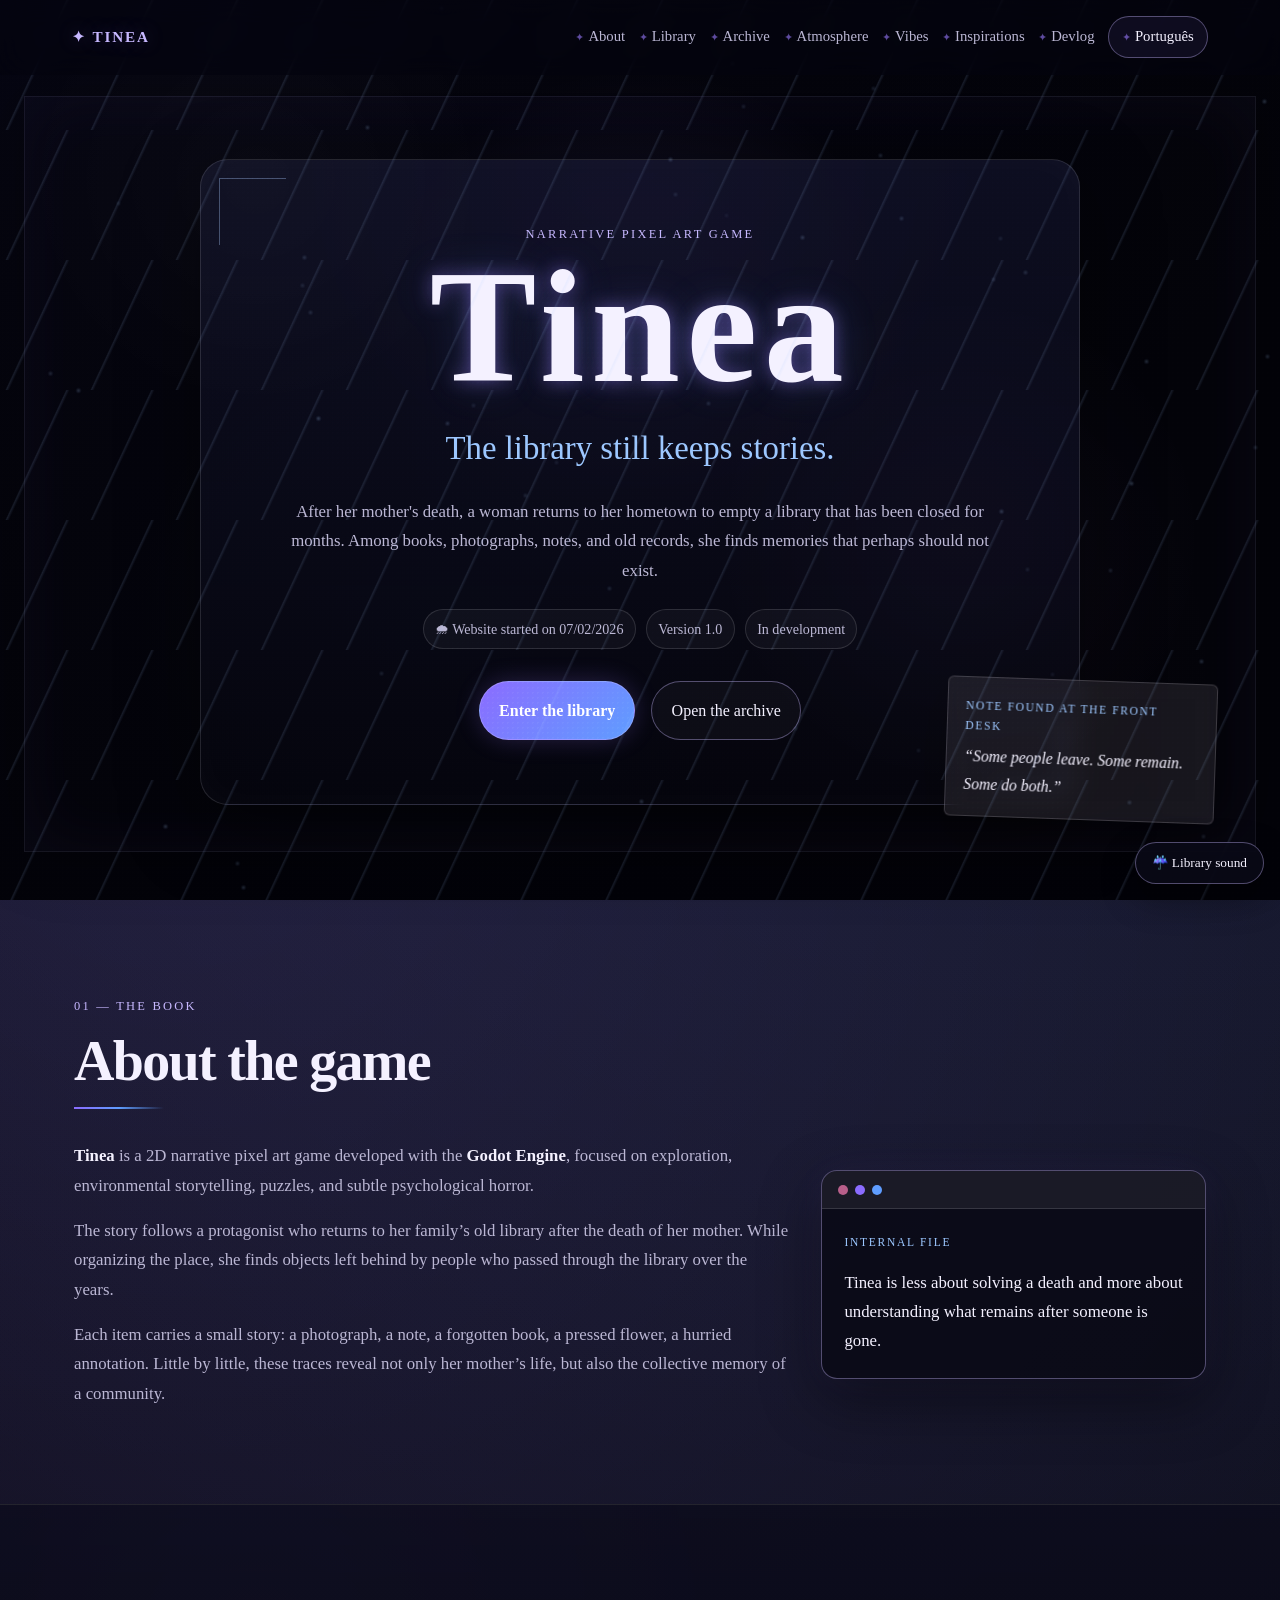
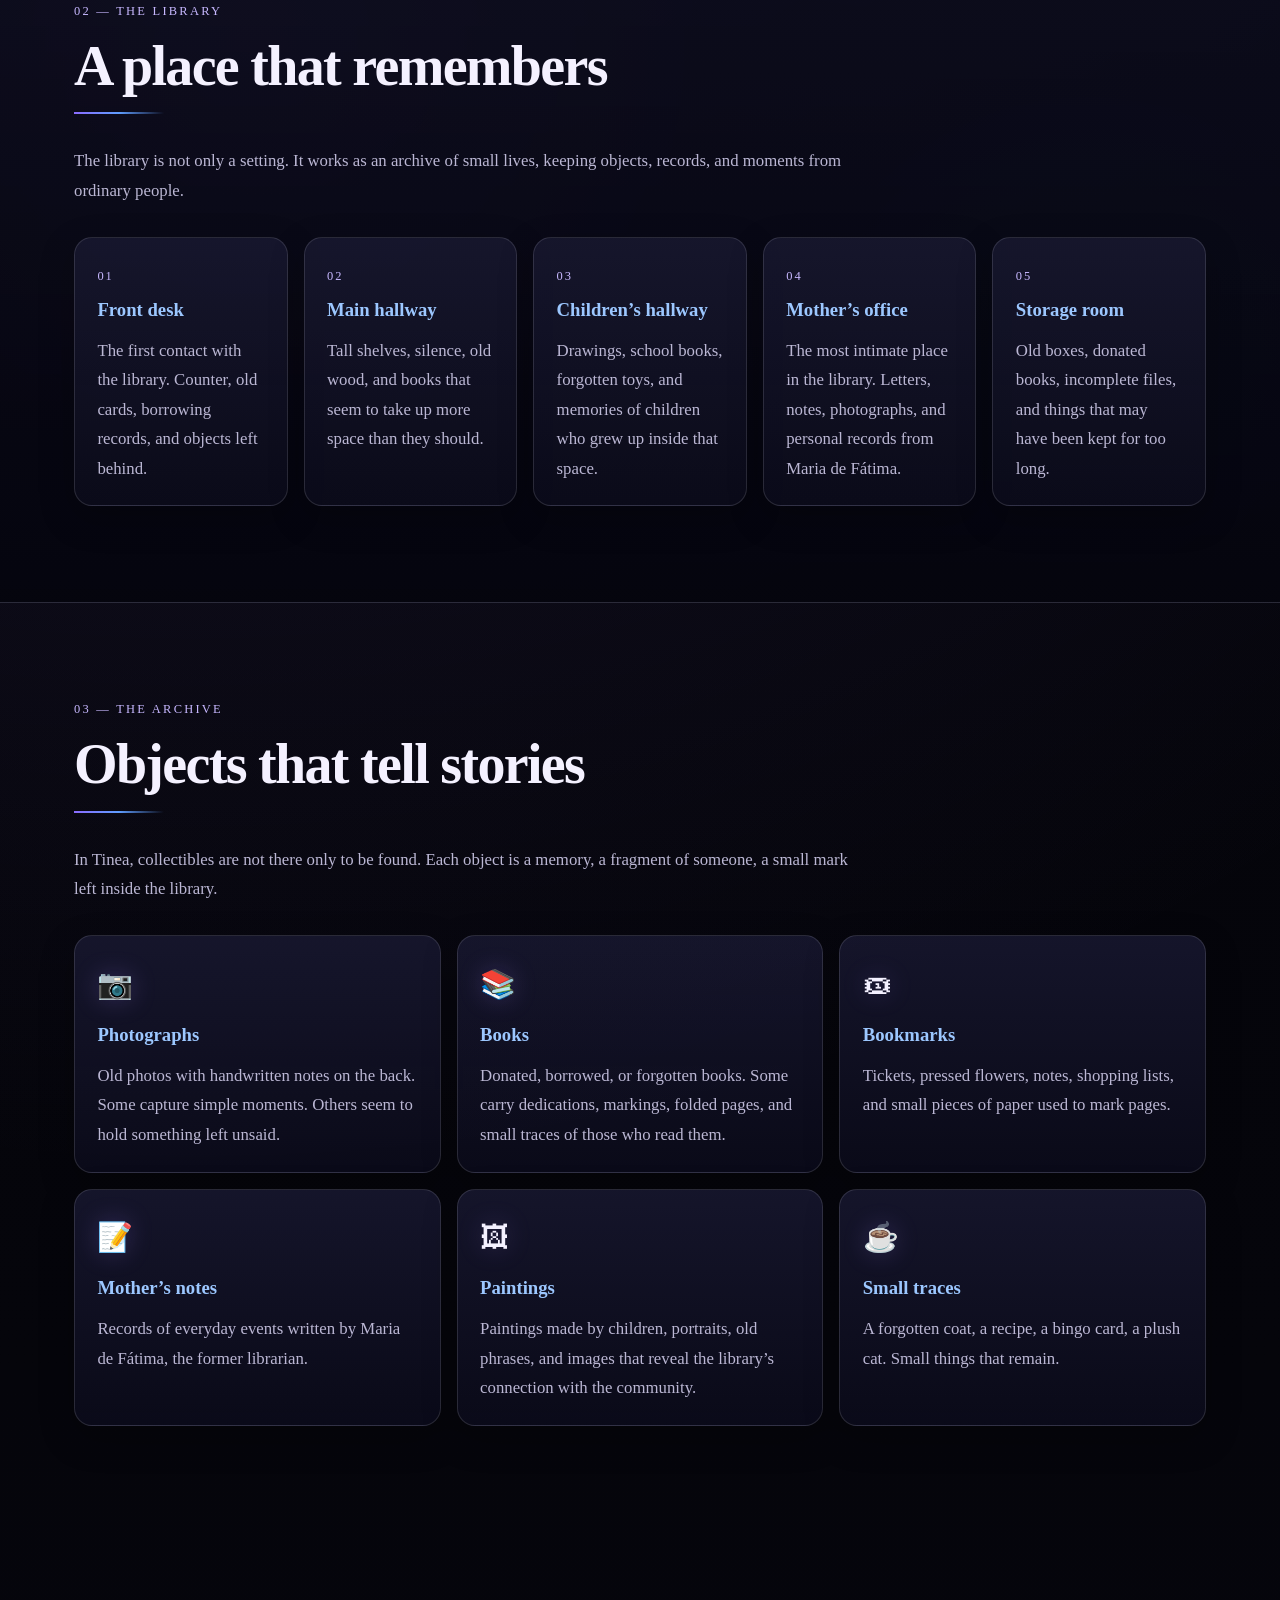
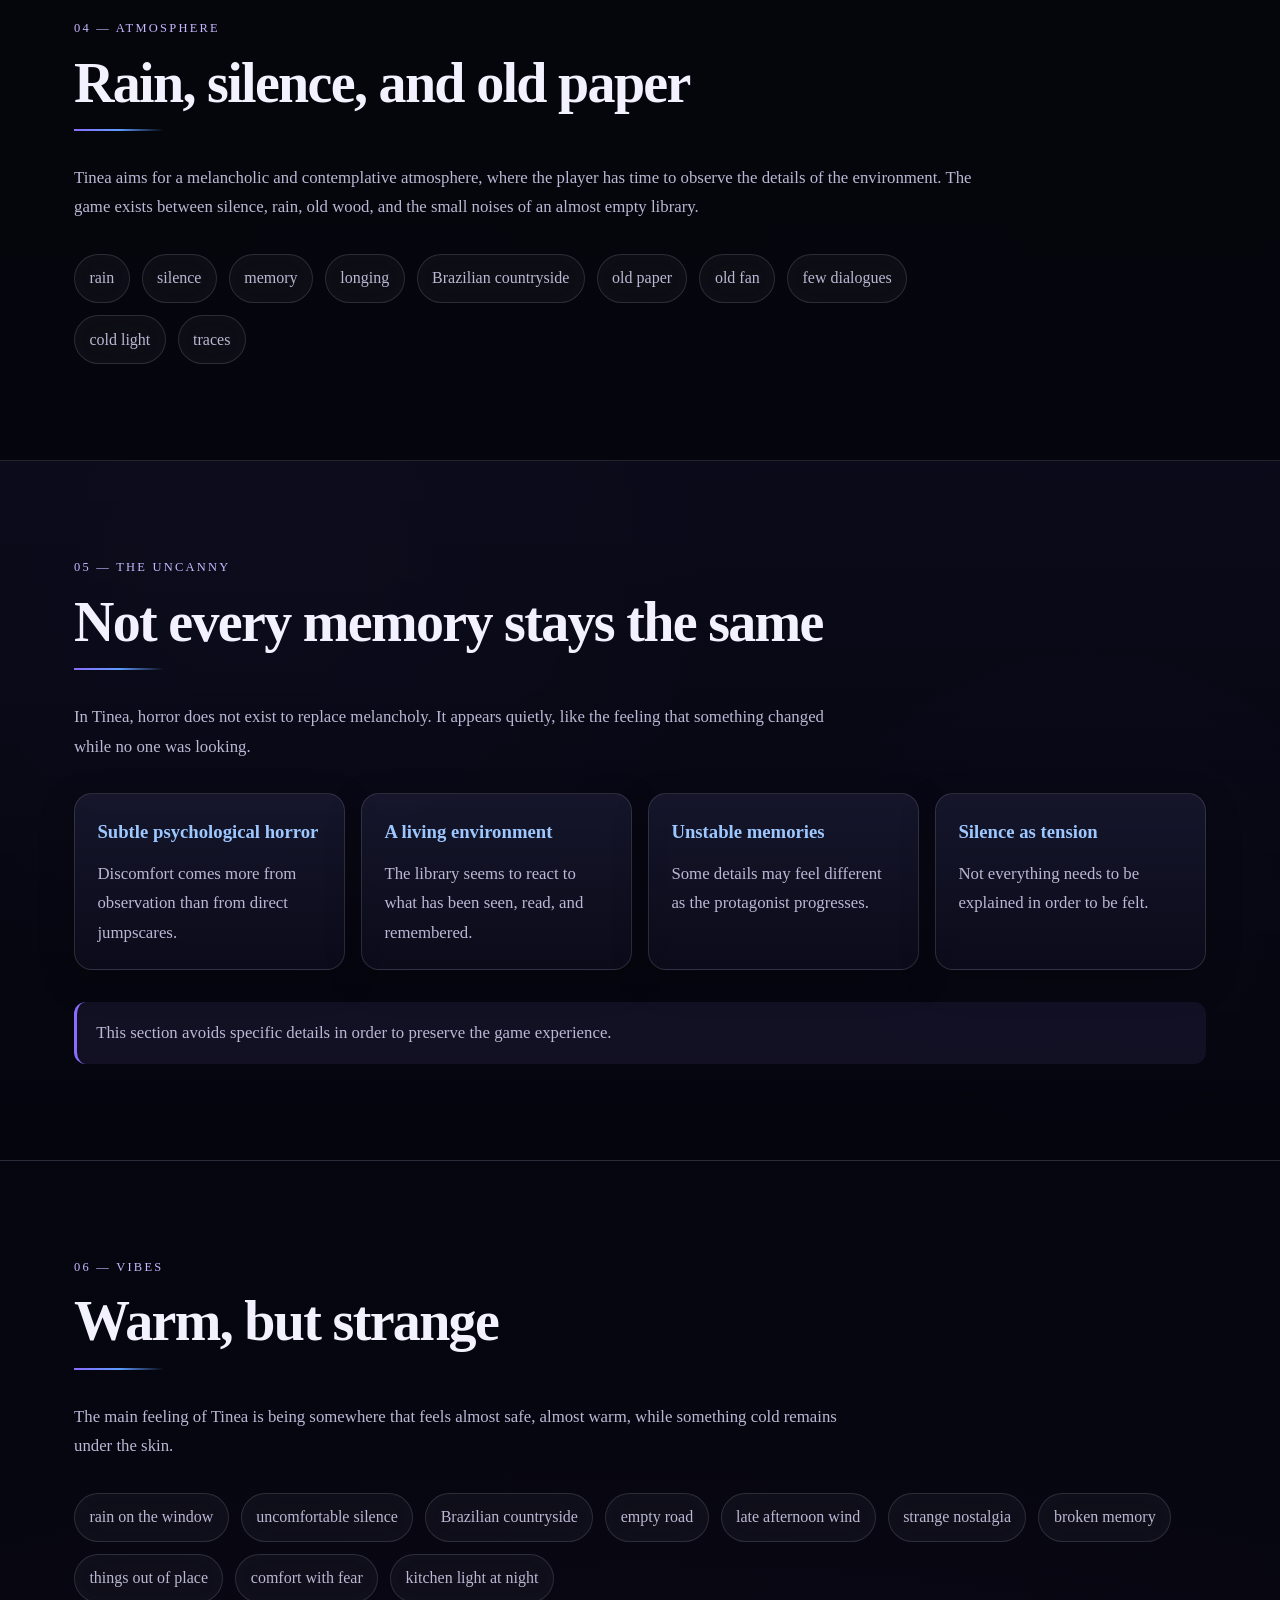
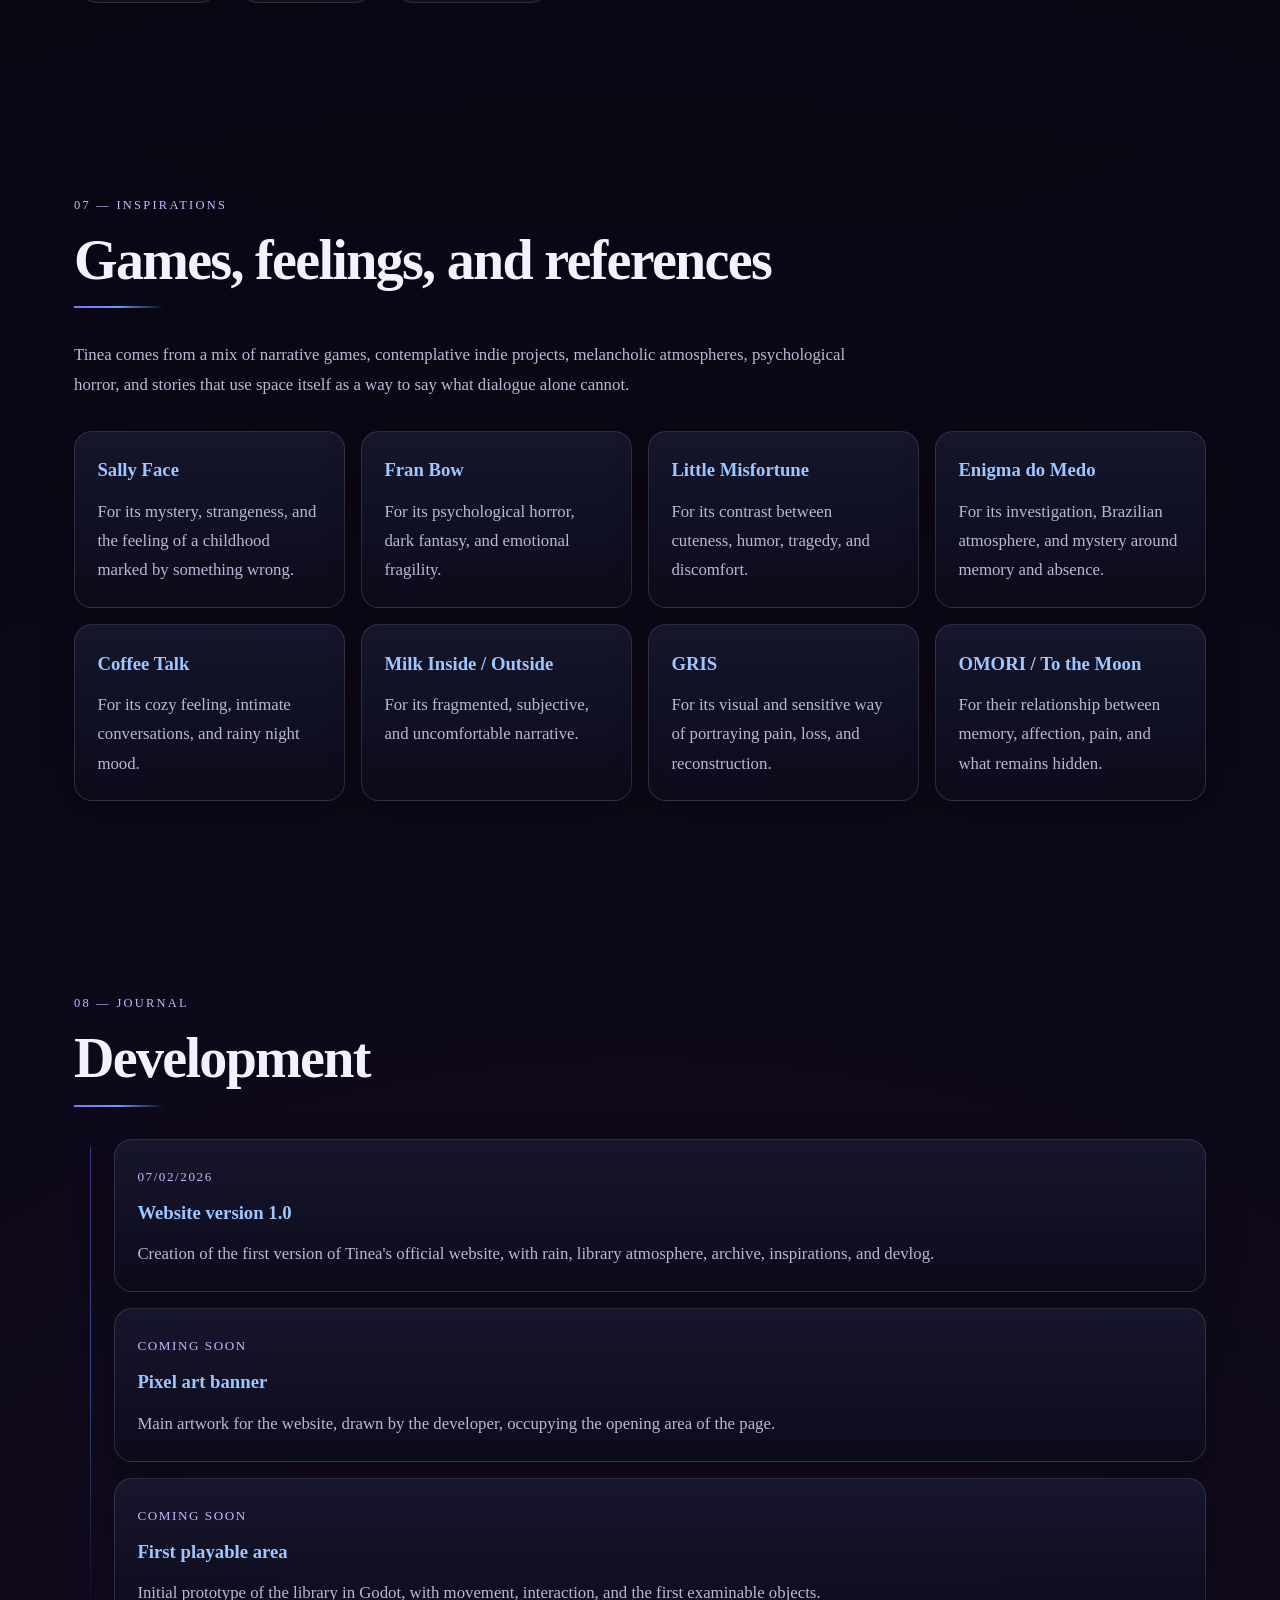
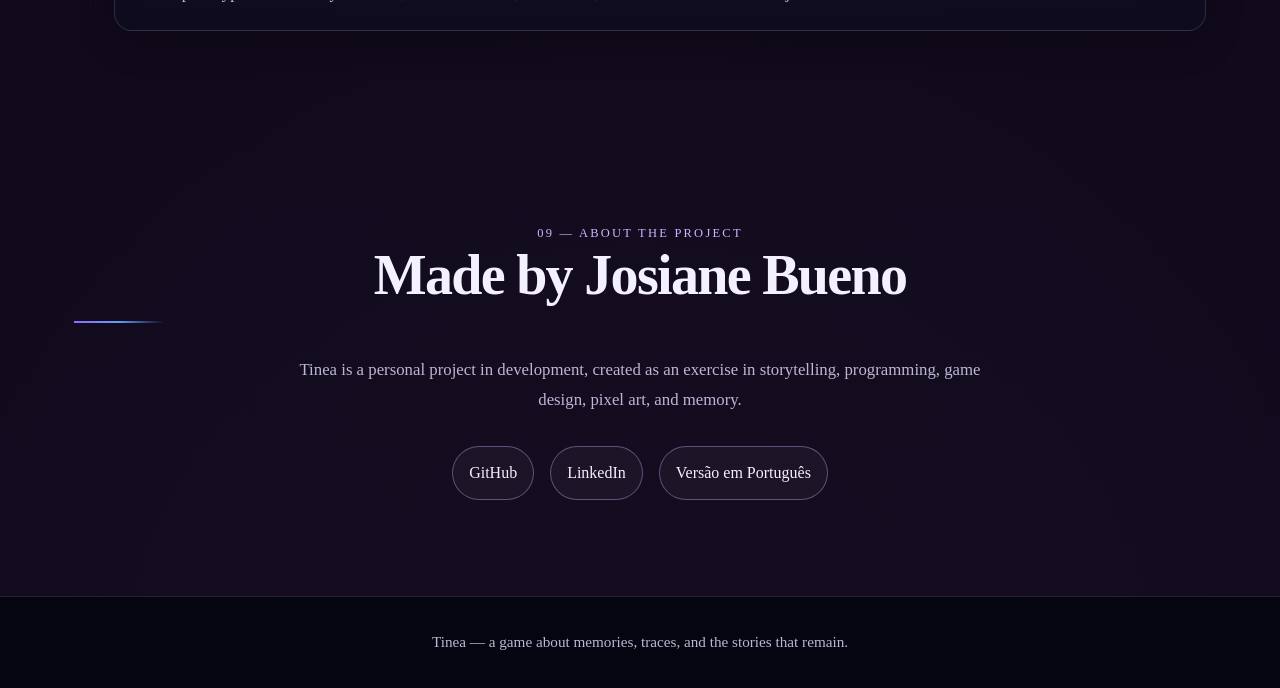
==== en.html @ 586c5338 "V1.0" ====
<!DOCTYPE html>
<html lang="en">
<head>
  <meta charset="UTF-8" />
  <meta name="viewport" content="width=device-width, initial-scale=1.0" />

  <title>Tinea | Narrative pixel art game</title>

  <meta
    name="description"
    content="Tinea is a 2D narrative pixel art game about memory, grief, rain, libraries, small traces, and the stories that remain after someone is gone."
  />

  <link rel="stylesheet" href="style.css" />
</head>

<body>
  <div class="rain-layer" aria-hidden="true"></div>
  <div class="noise-layer" aria-hidden="true"></div>

  <button class="audio-toggle" type="button" aria-label="Turn on ambient sound">
    ☔ Library sound
  </button>

  <header class="site-header">
    <nav class="navbar">
      <a href="#home" class="logo">✦ Tinea</a>

      <div class="nav-links">
        <a href="#about">About</a>
        <a href="#library">Library</a>
        <a href="#archive">Archive</a>
        <a href="#atmosphere">Atmosphere</a>
        <a href="#vibes">Vibes</a>
        <a href="#inspirations">Inspirations</a>
        <a href="#development">Devlog</a>
        <a href="index.html" class="language-button">Português</a>
      </div>
    </nav>
  </header>

  <main>
    <section id="home" class="hero">
      <div class="hero-frame">
        <p class="eyebrow">narrative pixel art game</p>

        <h1>Tinea</h1>

        <p class="hero-subtitle">
          The library still keeps stories.
        </p>

        <p class="hero-description">
          After her mother's death, a woman returns to her hometown to empty
          a library that has been closed for months. Among books, photographs,
          notes, and old records, she finds memories that perhaps should not exist.
        </p>

        <div class="status-row">
          <span>🌧 Website started on 07/02/2026</span>
          <span>Version 1.0</span>
          <span>In development</span>
        </div>

        <div class="hero-buttons">
          <a href="#about" class="primary-button">Enter the library</a>
          <a href="#archive" class="secondary-button">Open the archive</a>
        </div>
      </div>

      <div class="hero-note">
        <span>note found at the front desk</span>
        <p>“Some people leave. Some remain. Some do both.”</p>
      </div>
    </section>

    <section id="about" class="section">
      <div class="section-header">
        <p class="section-label">01 — The book</p>
        <h2>About the game</h2>
      </div>

      <div class="two-columns">
        <div>
          <p>
            <strong>Tinea</strong> is a 2D narrative pixel art game developed
            with the <strong>Godot Engine</strong>, focused on exploration,
            environmental storytelling, puzzles, and subtle psychological horror.
          </p>

          <p>
            The story follows a protagonist who returns to her family’s old
            library after the death of her mother. While organizing the place,
            she finds objects left behind by people who passed through the library
            over the years.
          </p>

          <p>
            Each item carries a small story: a photograph, a note, a forgotten
            book, a pressed flower, a hurried annotation. Little by little, these
            traces reveal not only her mother’s life, but also the collective
            memory of a community.
          </p>
        </div>

        <aside class="pixel-window">
          <div class="window-bar">
            <span></span>
            <span></span>
            <span></span>
          </div>

          <div class="window-content">
            <p class="mini-title">internal file</p>
            <p>
              Tinea is less about solving a death and more about understanding
              what remains after someone is gone.
            </p>
          </div>
        </aside>
      </div>
    </section>

    <section id="library" class="section dark-section">
      <div class="section-header">
        <p class="section-label">02 — The library</p>
        <h2>A place that remembers</h2>
      </div>

      <p class="section-intro">
        The library is not only a setting. It works as an archive of small lives,
        keeping objects, records, and moments from ordinary people.
      </p>

      <div class="location-grid">
        <article class="location-card">
          <span class="room-number">01</span>
          <h3>Front desk</h3>
          <p>The first contact with the library. Counter, old cards, borrowing records, and objects left behind.</p>
        </article>

        <article class="location-card">
          <span class="room-number">02</span>
          <h3>Main hallway</h3>
          <p>Tall shelves, silence, old wood, and books that seem to take up more space than they should.</p>
        </article>

        <article class="location-card">
          <span class="room-number">03</span>
          <h3>Children’s hallway</h3>
          <p>Drawings, school books, forgotten toys, and memories of children who grew up inside that space.</p>
        </article>

        <article class="location-card">
          <span class="room-number">04</span>
          <h3>Mother’s office</h3>
          <p>The most intimate place in the library. Letters, notes, photographs, and personal records from Maria de Fátima.</p>
        </article>

        <article class="location-card">
          <span class="room-number">05</span>
          <h3>Storage room</h3>
          <p>Old boxes, donated books, incomplete files, and things that may have been kept for too long.</p>
        </article>
      </div>
    </section>

    <section id="archive" class="section">
      <div class="section-header">
        <p class="section-label">03 — The archive</p>
        <h2>Objects that tell stories</h2>
      </div>

      <p class="section-intro">
        In Tinea, collectibles are not there only to be found. Each object is a
        memory, a fragment of someone, a small mark left inside the library.
      </p>

      <div class="collection-grid">
        <article class="collection-card">
          <span class="card-icon">📷</span>
          <h3>Photographs</h3>
          <p>Old photos with handwritten notes on the back. Some capture simple moments. Others seem to hold something left unsaid.</p>
        </article>

        <article class="collection-card">
          <span class="card-icon">📚</span>
          <h3>Books</h3>
          <p>Donated, borrowed, or forgotten books. Some carry dedications, markings, folded pages, and small traces of those who read them.</p>
        </article>

        <article class="collection-card">
          <span class="card-icon">🎟</span>
          <h3>Bookmarks</h3>
          <p>Tickets, pressed flowers, notes, shopping lists, and small pieces of paper used to mark pages.</p>
        </article>

        <article class="collection-card">
          <span class="card-icon">📝</span>
          <h3>Mother’s notes</h3>
          <p>Records of everyday events written by Maria de Fátima, the former librarian.</p>
        </article>

        <article class="collection-card">
          <span class="card-icon">🖼</span>
          <h3>Paintings</h3>
          <p>Paintings made by children, portraits, old phrases, and images that reveal the library’s connection with the community.</p>
        </article>

        <article class="collection-card">
          <span class="card-icon">☕</span>
          <h3>Small traces</h3>
          <p>A forgotten coat, a recipe, a bingo card, a plush cat. Small things that remain.</p>
        </article>
      </div>
    </section>

    <section id="atmosphere" class="section atmosphere-section">
      <div class="section-header">
        <p class="section-label">04 — Atmosphere</p>
        <h2>Rain, silence, and old paper</h2>
      </div>

      <div class="atmosphere-content">
        <p>
          Tinea aims for a melancholic and contemplative atmosphere, where the
          player has time to observe the details of the environment. The game
          exists between silence, rain, old wood, and the small noises of an
          almost empty library.
        </p>

        <div class="word-list">
          <span>rain</span>
          <span>silence</span>
          <span>memory</span>
          <span>longing</span>
          <span>Brazilian countryside</span>
          <span>old paper</span>
          <span>old fan</span>
          <span>few dialogues</span>
          <span>cold light</span>
          <span>traces</span>
        </div>
      </div>
    </section>

    <section id="uncanny" class="section dark-section">
      <div class="section-header">
        <p class="section-label">05 — The uncanny</p>
        <h2>Not every memory stays the same</h2>
      </div>

      <p class="section-intro">
        In Tinea, horror does not exist to replace melancholy. It appears
        quietly, like the feeling that something changed while no one was looking.
      </p>

      <div class="feature-list">
        <div class="feature-item">
          <h3>Subtle psychological horror</h3>
          <p>Discomfort comes more from observation than from direct jumpscares.</p>
        </div>

        <div class="feature-item">
          <h3>A living environment</h3>
          <p>The library seems to react to what has been seen, read, and remembered.</p>
        </div>

        <div class="feature-item">
          <h3>Unstable memories</h3>
          <p>Some details may feel different as the protagonist progresses.</p>
        </div>

        <div class="feature-item">
          <h3>Silence as tension</h3>
          <p>Not everything needs to be explained in order to be felt.</p>
        </div>
      </div>

      <p class="spoiler-note">
        This section avoids specific details in order to preserve the game experience.
      </p>
    </section>

    <section id="vibes" class="section vibe-section">
      <div class="section-header">
        <p class="section-label">06 — Vibes</p>
        <h2>Warm, but strange</h2>
      </div>

      <p class="section-intro">
        The main feeling of Tinea is being somewhere that feels almost safe,
        almost warm, while something cold remains under the skin.
      </p>

      <div class="vibe-grid">
        <span>rain on the window</span>
        <span>uncomfortable silence</span>
        <span>Brazilian countryside</span>
        <span>empty road</span>
        <span>late afternoon wind</span>
        <span>strange nostalgia</span>
        <span>broken memory</span>
        <span>things out of place</span>
        <span>comfort with fear</span>
        <span>kitchen light at night</span>
      </div>
    </section>

    <section id="inspirations" class="section inspiration-section">
      <div class="section-header">
        <p class="section-label">07 — Inspirations</p>
        <h2>Games, feelings, and references</h2>
      </div>

      <p class="section-intro">
        Tinea comes from a mix of narrative games, contemplative indie projects,
        melancholic atmospheres, psychological horror, and stories that use space
        itself as a way to say what dialogue alone cannot.
      </p>

      <div class="inspiration-grid">
        <article class="inspiration-card">
          <h3>Sally Face</h3>
          <p>For its mystery, strangeness, and the feeling of a childhood marked by something wrong.</p>
        </article>

        <article class="inspiration-card">
          <h3>Fran Bow</h3>
          <p>For its psychological horror, dark fantasy, and emotional fragility.</p>
        </article>

        <article class="inspiration-card">
          <h3>Little Misfortune</h3>
          <p>For its contrast between cuteness, humor, tragedy, and discomfort.</p>
        </article>

        <article class="inspiration-card">
          <h3>Enigma do Medo</h3>
          <p>For its investigation, Brazilian atmosphere, and mystery around memory and absence.</p>
        </article>

        <article class="inspiration-card">
          <h3>Coffee Talk</h3>
          <p>For its cozy feeling, intimate conversations, and rainy night mood.</p>
        </article>

        <article class="inspiration-card">
          <h3>Milk Inside / Outside</h3>
          <p>For its fragmented, subjective, and uncomfortable narrative.</p>
        </article>

        <article class="inspiration-card">
          <h3>GRIS</h3>
          <p>For its visual and sensitive way of portraying pain, loss, and reconstruction.</p>
        </article>

        <article class="inspiration-card">
          <h3>OMORI / To the Moon</h3>
          <p>For their relationship between memory, affection, pain, and what remains hidden.</p>
        </article>
      </div>
    </section>

    <section id="development" class="section">
      <div class="section-header">
        <p class="section-label">08 — Journal</p>
        <h2>Development</h2>
      </div>

      <div class="timeline">
        <article class="timeline-item">
          <span class="timeline-date">07/02/2026</span>
          <h3>Website version 1.0</h3>
          <p>
            Creation of the first version of Tinea's official website, with rain,
            library atmosphere, archive, inspirations, and devlog.
          </p>
        </article>

        <article class="timeline-item">
          <span class="timeline-date">Coming soon</span>
          <h3>Pixel art banner</h3>
          <p>
            Main artwork for the website, drawn by the developer, occupying the
            opening area of the page.
          </p>
        </article>

        <article class="timeline-item">
          <span class="timeline-date">Coming soon</span>
          <h3>First playable area</h3>
          <p>
            Initial prototype of the library in Godot, with movement, interaction,
            and the first examinable objects.
          </p>
        </article>
      </div>
    </section>

    <section id="contact" class="section contact-section">
      <div class="section-header">
        <p class="section-label">09 — About the project</p>
        <h2>Made by Josiane Bueno</h2>
      </div>

      <p>
        Tinea is a personal project in development, created as an exercise in
        storytelling, programming, game design, pixel art, and memory.
      </p>

      <div class="contact-links">
        <a href="https://github.com/Satomoit" target="_blank">GitHub</a>
        <a href="https://www.linkedin.com/in/josiane-de-f%C3%A1tima-bueno-362461326/" target="_blank">LinkedIn</a>
        <a href="index.html">Versão em Português</a>
      </div>
    </section>
  </main>

  <footer class="footer">
    <p>Tinea — a game about memories, traces, and the stories that remain.</p>
  </footer>

  <script src="script.js"></script>
</body>
</html>
---- style.css ----
:root {
  --bg: #05050b;
  --bg-2: #09091a;
  --bg-soft: #101126;
  --bg-card: rgba(18, 18, 36, 0.78);

  --text: #f4f1ff;
  --muted: #bbb7d4;

  --purple: #9b7cff;
  --purple-soft: #c7b8ff;
  --purple-dark: #4c367a;

  --blue: #6aa9ff;
  --blue-soft: #a8ccff;
  --blue-dark: #273f78;

  --wine: #7c2f58;
  --wine-soft: #b85f8a;

  --border: rgba(244, 241, 255, 0.13);
  --border-strong: rgba(199, 184, 255, 0.38);

  --shadow: rgba(0, 0, 0, 0.62);
  --glow-purple: rgba(155, 124, 255, 0.35);
  --glow-blue: rgba(106, 169, 255, 0.22);
}

* {
  box-sizing: border-box;
  margin: 0;
  padding: 0;
}

html {
  scroll-behavior: smooth;
  background: var(--bg);
}

body {
  min-height: 100vh;
  color: var(--text);
  font-family: Georgia, "Times New Roman", serif;
  line-height: 1.75;
  overflow-x: hidden;
  background:
    radial-gradient(circle at 15% 10%, rgba(155, 124, 255, 0.18), transparent 32%),
    radial-gradient(circle at 85% 0%, rgba(106, 169, 255, 0.14), transparent 30%),
    radial-gradient(circle at 50% 100%, rgba(124, 47, 88, 0.13), transparent 36%),
    linear-gradient(180deg, #030309 0%, var(--bg) 42%, #070719 100%);
}

body::before {
  content: "";
  position: fixed;
  inset: 0;
  pointer-events: none;
  z-index: 0;
  background:
    linear-gradient(rgba(255, 255, 255, 0.025) 1px, transparent 1px),
    linear-gradient(90deg, rgba(255, 255, 255, 0.022) 1px, transparent 1px);
  background-size: 26px 26px;
  mask-image: linear-gradient(to bottom, black, transparent 92%);
  opacity: 0.24;
}

body::after {
  content: "";
  position: fixed;
  inset: 0;
  pointer-events: none;
  z-index: 0;
  background:
    radial-gradient(circle at 20% 20%, rgba(255, 255, 255, 0.04), transparent 18%),
    radial-gradient(circle at 75% 60%, rgba(155, 124, 255, 0.06), transparent 22%);
  mix-blend-mode: screen;
  opacity: 0.5;
}

a {
  color: inherit;
  text-decoration: none;
}

p {
  color: var(--muted);
  font-size: 1.05rem;
}

strong {
  color: var(--text);
}

/* Layers */

.rain-layer,
.noise-layer {
  position: fixed;
  inset: 0;
  pointer-events: none;
}

.rain-layer {
  z-index: 2;
  opacity: 0.22;
  overflow: hidden;
  background-image:
    linear-gradient(115deg, transparent 0%, transparent 45%, rgba(168, 204, 255, 0.55) 46%, transparent 48%, transparent 100%);
  background-size: 85px 130px;
  animation: rainFall 0.8s linear infinite;
}

.noise-layer {
  z-index: 3;
  opacity: 0.07;
  background-image:
    radial-gradient(circle, rgba(255,255,255,0.65) 1px, transparent 1px);
  background-size: 5px 5px;
  mix-blend-mode: overlay;
}

.rain-drop {
  position: absolute;
  top: -120px;
  width: 1px;
  height: 90px;
  background: linear-gradient(
    to bottom,
    transparent,
    rgba(168, 204, 255, 0.65),
    transparent
  );
  transform: rotate(14deg);
  animation: rainDropFall linear infinite;
}

@keyframes rainFall {
  from {
    background-position: 0 0;
  }

  to {
    background-position: -85px 130px;
  }
}

@keyframes rainDropFall {
  from {
    transform: translateY(-120px) translateX(0) rotate(14deg);
  }

  to {
    transform: translateY(120vh) translateX(-70px) rotate(14deg);
  }
}

/* Header */

.site-header {
  position: fixed;
  top: 0;
  width: 100%;
  z-index: 50;
  background: rgba(5, 5, 14, 0.58);
  border-bottom: 1px solid transparent;
  backdrop-filter: blur(14px);
  transition: 0.3s ease;
}

.site-header.scrolled {
  background: rgba(5, 5, 14, 0.92);
  border-bottom: 1px solid var(--border);
  box-shadow: 0 8px 40px rgba(0, 0, 0, 0.35);
}

.navbar {
  max-width: 1180px;
  margin: 0 auto;
  padding: 1rem 1.4rem;
  display: flex;
  justify-content: space-between;
  align-items: center;
  gap: 1rem;
  position: relative;
  z-index: 4;
}

.logo {
  font-weight: 700;
  letter-spacing: 0.12em;
  color: var(--purple-soft);
  text-transform: uppercase;
  font-size: 0.95rem;
  text-shadow: 0 0 18px var(--glow-purple);
}

.nav-links {
  display: flex;
  align-items: center;
  gap: 0.85rem;
  flex-wrap: wrap;
  font-size: 0.92rem;
}

.nav-links a {
  color: var(--muted);
  transition: 0.2s ease;
  position: relative;
}

.nav-links a::before {
  content: "✦";
  margin-right: 0.25rem;
  color: rgba(155, 124, 255, 0.6);
  font-size: 0.7rem;
}

.nav-links a:hover {
  color: var(--text);
  text-shadow: 0 0 14px var(--glow-blue);
}

.language-button {
  padding: 0.45rem 0.8rem;
  border: 1px solid var(--border-strong);
  border-radius: 999px;
  color: var(--text) !important;
  background: rgba(155, 124, 255, 0.08);
}

.language-button:hover {
  background: rgba(155, 124, 255, 0.16);
}

/* Audio */

.audio-toggle {
  position: fixed;
  right: 1rem;
  bottom: 1rem;
  z-index: 60;
  border: 1px solid var(--border-strong);
  border-radius: 999px;
  padding: 0.75rem 1rem;
  color: var(--text);
  background: rgba(10, 10, 24, 0.82);
  backdrop-filter: blur(12px);
  cursor: pointer;
  box-shadow: 0 14px 34px rgba(0, 0, 0, 0.35);
  transition: 0.2s ease;
  font-family: inherit;
}

.audio-toggle:hover {
  transform: translateY(-3px);
  background: rgba(155, 124, 255, 0.14);
}

.audio-toggle.is-playing {
  border-color: rgba(168, 204, 255, 0.7);
  box-shadow:
    0 14px 34px rgba(0, 0, 0, 0.35),
    0 0 24px rgba(106, 169, 255, 0.2);
}

/* Hero */

.hero {
  min-height: 100vh;
  padding: 9rem 1.5rem 5rem;
  display: flex;
  align-items: center;
  justify-content: center;
  position: relative;
  isolation: isolate;
}

.hero::before {
  content: "";
  position: absolute;
  inset: 0;
  z-index: -2;
  background:
    linear-gradient(rgba(3, 3, 9, 0.38), rgba(3, 3, 9, 0.92)),
    radial-gradient(circle at 50% 38%, rgba(155, 124, 255, 0.24), transparent 32%),
    radial-gradient(circle at 35% 70%, rgba(106, 169, 255, 0.13), transparent 30%),
    radial-gradient(circle at 70% 75%, rgba(124, 47, 88, 0.15), transparent 28%),
    linear-gradient(135deg, #080819, #030309 70%);
}

.hero::after {
  content: "";
  position: absolute;
  inset: 6rem 1.5rem 3rem;
  z-index: -1;
  border: 1px solid rgba(199, 184, 255, 0.12);
  box-shadow:
    inset 0 0 70px rgba(155, 124, 255, 0.06),
    0 0 70px rgba(0, 0, 0, 0.4);
  opacity: 0.8;
}

.hero-frame {
  width: min(880px, 100%);
  text-align: center;
  padding: clamp(2rem, 6vw, 4rem);
  border: 1px solid var(--border);
  border-radius: 28px;
  background:
    linear-gradient(180deg, rgba(16, 17, 38, 0.82), rgba(5, 5, 14, 0.72)),
    radial-gradient(circle at top, rgba(155, 124, 255, 0.15), transparent 45%);
  box-shadow:
    0 22px 80px rgba(0, 0, 0, 0.45),
    inset 0 0 40px rgba(255, 255, 255, 0.025);
  position: relative;
}

.hero-frame::before,
.hero-frame::after {
  content: "";
  position: absolute;
  width: 66px;
  height: 66px;
  border-color: rgba(168, 204, 255, 0.35);
  border-style: solid;
}

.hero-frame::before {
  left: 18px;
  top: 18px;
  border-width: 1px 0 0 1px;
}

.hero-frame::after {
  right: 18px;
  bottom: 18px;
  border-width: 0 1px 1px 0;
}

.eyebrow,
.section-label {
  color: var(--purple-soft);
  text-transform: uppercase;
  letter-spacing: 0.18em;
  font-size: 0.78rem;
  margin-bottom: 0.8rem;
}

.hero h1 {
  font-size: clamp(4.8rem, 13vw, 10rem);
  line-height: 0.85;
  color: var(--text);
  letter-spacing: 0.04em;
  text-shadow:
    0 0 18px rgba(155, 124, 255, 0.45),
    0 0 45px rgba(106, 169, 255, 0.2);
}

.hero-subtitle {
  margin-top: 1.6rem;
  font-size: clamp(1.4rem, 3vw, 2.05rem);
  color: var(--blue-soft);
}

.hero-description {
  max-width: 720px;
  margin: 1.2rem auto 0;
}

.status-row {
  margin: 1.5rem auto 0;
  max-width: 760px;
  display: flex;
  justify-content: center;
  gap: 0.65rem;
  flex-wrap: wrap;
}

.status-row span {
  padding: 0.42rem 0.7rem;
  border: 1px solid var(--border);
  border-radius: 999px;
  color: var(--muted);
  background: rgba(255, 255, 255, 0.035);
  font-size: 0.88rem;
}

.hero-buttons {
  margin-top: 2rem;
  display: flex;
  justify-content: center;
  gap: 1rem;
  flex-wrap: wrap;
}

.primary-button,
.secondary-button {
  padding: 0.9rem 1.2rem;
  border-radius: 999px;
  border: 1px solid var(--border-strong);
  transition: 0.2s ease;
  position: relative;
  overflow: hidden;
}

.primary-button {
  background: linear-gradient(135deg, var(--purple), var(--blue));
  color: white;
  font-weight: 700;
  box-shadow: 0 0 24px rgba(155, 124, 255, 0.22);
}

.secondary-button {
  background: rgba(255, 255, 255, 0.03);
  color: var(--text);
}

.primary-button:hover,
.secondary-button:hover {
  transform: translateY(-3px);
  box-shadow: 0 14px 32px var(--shadow);
}

.hero-note {
  position: absolute;
  right: clamp(1rem, 5vw, 5rem);
  bottom: clamp(1rem, 7vw, 5rem);
  max-width: 270px;
  padding: 1.1rem;
  transform: rotate(2deg);
  background: rgba(244, 241, 255, 0.08);
  border: 1px solid rgba(244, 241, 255, 0.16);
  border-radius: 6px;
  backdrop-filter: blur(10px);
  box-shadow: 0 20px 50px rgba(0,0,0,0.35);
}

.hero-note span {
  display: block;
  color: var(--blue-soft);
  font-size: 0.72rem;
  letter-spacing: 0.14em;
  text-transform: uppercase;
  margin-bottom: 0.45rem;
}

.hero-note p {
  color: var(--text);
  font-size: 0.98rem;
  font-style: italic;
}

/* Sections */

.section {
  max-width: 1180px;
  margin: 0 auto;
  padding: 6rem 1.5rem;
  position: relative;
  z-index: 4;
}

.dark-section {
  max-width: none;
  padding-inline: calc((100% - 1180px) / 2 + 1.5rem);
  background:
    linear-gradient(180deg, rgba(12, 12, 28, 0.86), rgba(5, 5, 14, 0.96)),
    radial-gradient(circle at 20% 20%, rgba(155, 124, 255, 0.14), transparent 42%),
    radial-gradient(circle at 85% 70%, rgba(106, 169, 255, 0.08), transparent 32%);
  border-block: 1px solid var(--border);
}

.section-header {
  margin-bottom: 2rem;
}

.section h2 {
  font-size: clamp(2rem, 5vw, 3.5rem);
  line-height: 1.08;
  letter-spacing: -0.03em;
}

.section h2::after {
  content: "";
  display: block;
  margin-top: 1rem;
  width: 90px;
  height: 2px;
  background: linear-gradient(90deg, var(--purple), var(--blue), transparent);
}

.section-intro {
  max-width: 780px;
  margin-bottom: 2rem;
}

.two-columns {
  display: grid;
  grid-template-columns: minmax(0, 1.3fr) minmax(260px, 0.7fr);
  gap: 2rem;
  align-items: center;
}

.two-columns p + p {
  margin-top: 1rem;
}

/* Window */

.pixel-window {
  border: 1px solid var(--border-strong);
  border-radius: 16px;
  overflow: hidden;
  background: rgba(10, 10, 22, 0.86);
  box-shadow:
    0 20px 60px rgba(0, 0, 0, 0.45),
    0 0 35px rgba(155, 124, 255, 0.08);
}

.window-bar {
  height: 38px;
  display: flex;
  align-items: center;
  gap: 0.45rem;
  padding: 0 1rem;
  background: rgba(244, 241, 255, 0.06);
  border-bottom: 1px solid var(--border);
}

.window-bar span {
  width: 10px;
  height: 10px;
  border-radius: 50%;
}

.window-bar span:nth-child(1) {
  background: var(--wine-soft);
}

.window-bar span:nth-child(2) {
  background: var(--purple);
}

.window-bar span:nth-child(3) {
  background: var(--blue);
}

.window-content {
  padding: 1.4rem;
}

.window-content .mini-title {
  color: var(--blue-soft);
  text-transform: uppercase;
  letter-spacing: 0.15em;
  font-size: 0.72rem;
  margin-bottom: 0.75rem;
}

.window-content p:last-child {
  color: var(--text);
}

/* Cards */

.location-grid,
.collection-grid,
.feature-list,
.inspiration-grid {
  display: grid;
  gap: 1rem;
}

.location-grid {
  grid-template-columns: repeat(5, 1fr);
}

.collection-grid {
  grid-template-columns: repeat(3, 1fr);
}

.feature-list,
.inspiration-grid {
  grid-template-columns: repeat(4, 1fr);
}

.location-card,
.collection-card,
.feature-item,
.inspiration-card,
.devlog-card,
.roadmap,
.timeline-item {
  border: 1px solid var(--border);
  background:
    linear-gradient(180deg, rgba(24, 24, 48, 0.86), rgba(12, 12, 28, 0.82));
  border-radius: 18px;
  padding: 1.4rem;
  box-shadow: 0 12px 34px rgba(0,0,0,0.25);
  transition: 0.22s ease;
  position: relative;
  overflow: hidden;
}

.location-card::before,
.collection-card::before,
.feature-item::before,
.inspiration-card::before,
.timeline-item::before {
  content: "";
  position: absolute;
  inset: 0;
  background:
    linear-gradient(135deg, rgba(155, 124, 255, 0.08), transparent 45%),
    radial-gradient(circle at 100% 0%, rgba(106, 169, 255, 0.08), transparent 35%);
  opacity: 0;
  transition: 0.22s ease;
}

.location-card:hover,
.collection-card:hover,
.feature-item:hover,
.inspiration-card:hover,
.timeline-item:hover {
  transform: translateY(-5px) rotate(-0.4deg);
  border-color: rgba(199, 184, 255, 0.45);
  box-shadow:
    0 18px 42px rgba(0,0,0,0.34),
    0 0 24px rgba(155, 124, 255, 0.1);
}

.location-card:hover::before,
.collection-card:hover::before,
.feature-item:hover::before,
.inspiration-card:hover::before,
.timeline-item:hover::before {
  opacity: 1;
}

.location-card h3,
.collection-card h3,
.feature-item h3,
.inspiration-card h3,
.roadmap h3,
.devlog-card h3,
.timeline-item h3 {
  color: var(--blue-soft);
  margin-bottom: 0.6rem;
  position: relative;
}

.location-card p,
.collection-card p,
.feature-item p,
.inspiration-card p,
.timeline-item p {
  position: relative;
}

.room-number {
  display: inline-block;
  color: var(--purple-soft);
  font-size: 0.78rem;
  letter-spacing: 0.16em;
  margin-bottom: 0.4rem;
}

.card-icon {
  display: block;
  font-size: 1.8rem;
  margin-bottom: 0.6rem;
  filter: drop-shadow(0 0 12px rgba(155, 124, 255, 0.22));
}

/* Atmosphere and vibes */

.atmosphere-content {
  max-width: 920px;
}

.word-list,
.vibe-grid {
  margin-top: 2rem;
  display: flex;
  flex-wrap: wrap;
  gap: 0.75rem;
}

.word-list span,
.vibe-grid span {
  padding: 0.6rem 0.9rem;
  border: 1px solid var(--border);
  border-radius: 999px;
  color: var(--muted);
  background: rgba(255,255,255,0.035);
  box-shadow: inset 0 0 20px rgba(155, 124, 255, 0.025);
  transition: 0.2s ease;
}

.vibe-grid span:hover,
.word-list span:hover {
  color: var(--text);
  border-color: rgba(199, 184, 255, 0.5);
  transform: translateY(-2px);
}

.spoiler-note {
  margin-top: 2rem;
  padding: 1rem 1.2rem;
  border-left: 3px solid var(--purple);
  background: rgba(155, 124, 255, 0.08);
  color: var(--muted);
  border-radius: 12px;
}

/* Timeline */

.timeline {
  display: grid;
  gap: 1rem;
  position: relative;
}

.timeline::before {
  content: "";
  position: absolute;
  left: 1rem;
  top: 0.5rem;
  bottom: 0.5rem;
  width: 1px;
  background: linear-gradient(var(--purple), var(--blue), transparent);
  opacity: 0.45;
}

.timeline-item {
  margin-left: 2.5rem;
}

.timeline-date {
  display: inline-block;
  color: var(--purple-soft);
  font-size: 0.82rem;
  letter-spacing: 0.12em;
  text-transform: uppercase;
  margin-bottom: 0.5rem;
}

/* Contact */

.contact-section {
  text-align: center;
}

.contact-section p {
  max-width: 700px;
  margin: 0 auto;
}

.contact-links {
  margin-top: 2rem;
  display: flex;
  justify-content: center;
  gap: 1rem;
  flex-wrap: wrap;
}

.contact-links a {
  border: 1px solid var(--border-strong);
  border-radius: 999px;
  padding: 0.75rem 1rem;
  color: var(--text);
  background: rgba(255,255,255,0.035);
  transition: 0.2s ease;
}

.contact-links a:hover {
  color: white;
  background: rgba(155, 124, 255, 0.14);
  transform: translateY(-3px);
}

/* Footer */

.footer {
  position: relative;
  z-index: 4;
  padding: 2rem 1rem;
  text-align: center;
  border-top: 1px solid var(--border);
  background: #050511;
}

.footer p {
  font-size: 0.95rem;
}

/* Animation */

.fade-in {
  opacity: 0;
  transform: translateY(28px);
  transition: opacity 0.8s ease, transform 0.8s ease;
}

.fade-in.visible {
  opacity: 1;
  transform: translateY(0);
}

.dust-particles {
  position: fixed;
  inset: 0;
  pointer-events: none;
  z-index: 1;
  overflow: hidden;
}

.dust-particles span {
  position: absolute;
  width: 3px;
  height: 3px;
  background: rgba(168, 204, 255, 0.42);
  border-radius: 50%;
  filter: blur(1px);
  animation: floatDust linear infinite;
}

@keyframes floatDust {
  0% {
    transform: translateY(0) translateX(0);
    opacity: 0;
  }

  20% {
    opacity: 0.75;
  }

  100% {
    transform: translateY(-120px) translateX(35px);
    opacity: 0;
  }
}

.title-ready {
  animation: titleGlow 3s ease-in-out infinite alternate;
}

@keyframes titleGlow {
  from {
    text-shadow:
      0 0 18px rgba(155, 124, 255, 0.45),
      0 0 45px rgba(106, 169, 255, 0.2);
  }

  to {
    text-shadow:
      0 0 26px rgba(155, 124, 255, 0.72),
      0 0 60px rgba(106, 169, 255, 0.34);
  }
}

/* Moods */

.mood-morning {
  --purple: #a994ff;
  --blue: #82bdff;
  --blue-soft: #c6ddff;
}

.mood-afternoon {
  --purple: #9b7cff;
  --blue: #6aa9ff;
  --blue-soft: #a8ccff;
}

.mood-night {
  --purple: #8b6cff;
  --blue: #5f9dff;
  --blue-soft: #9cc7ff;
}

/* Responsive */

@media (max-width: 1000px) {
  .hero-note {
    position: static;
    margin: 2rem auto 0;
  }

  .location-grid {
    grid-template-columns: repeat(2, 1fr);
  }

  .feature-list,
  .inspiration-grid {
    grid-template-columns: repeat(2, 1fr);
  }
}

@media (max-width: 900px) {
  .navbar {
    flex-direction: column;
  }

  .two-columns,
  .collection-grid {
    grid-template-columns: 1fr;
  }

  .dark-section {
    padding-inline: 1.5rem;
  }
}

@media (max-width: 600px) {
  .nav-links {
    justify-content: center;
    font-size: 0.82rem;
  }

  .nav-links a::before {
    display: none;
  }

  .hero {
    padding-top: 10rem;
  }

  .hero-frame {
    padding: 2rem 1.2rem;
  }

  .hero h1 {
    font-size: clamp(3.8rem, 20vw, 5.4rem);
  }

  .location-grid,
  .feature-list,
  .inspiration-grid {
    grid-template-columns: 1fr;
  }

  .section {
    padding-block: 4rem;
  }

  .audio-toggle {
    left: 1rem;
    right: 1rem;
    text-align: center;
  }
}
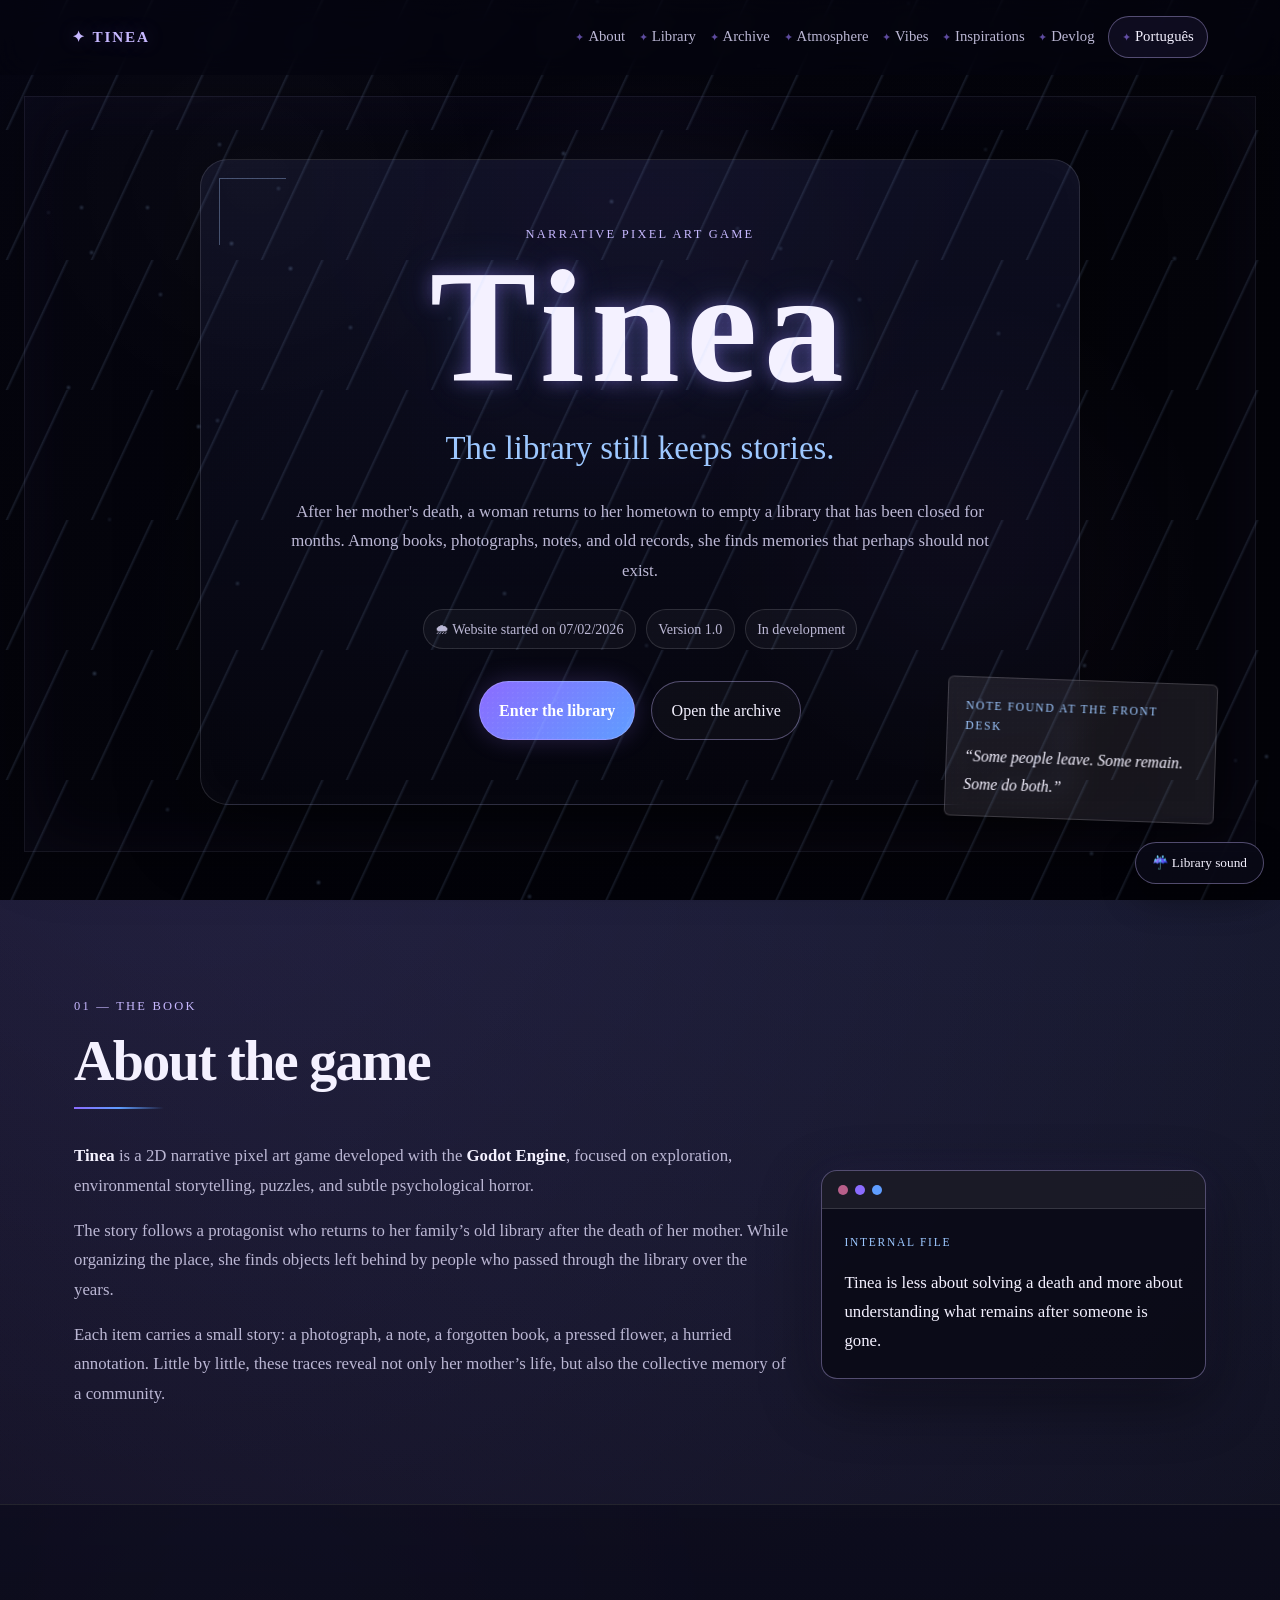
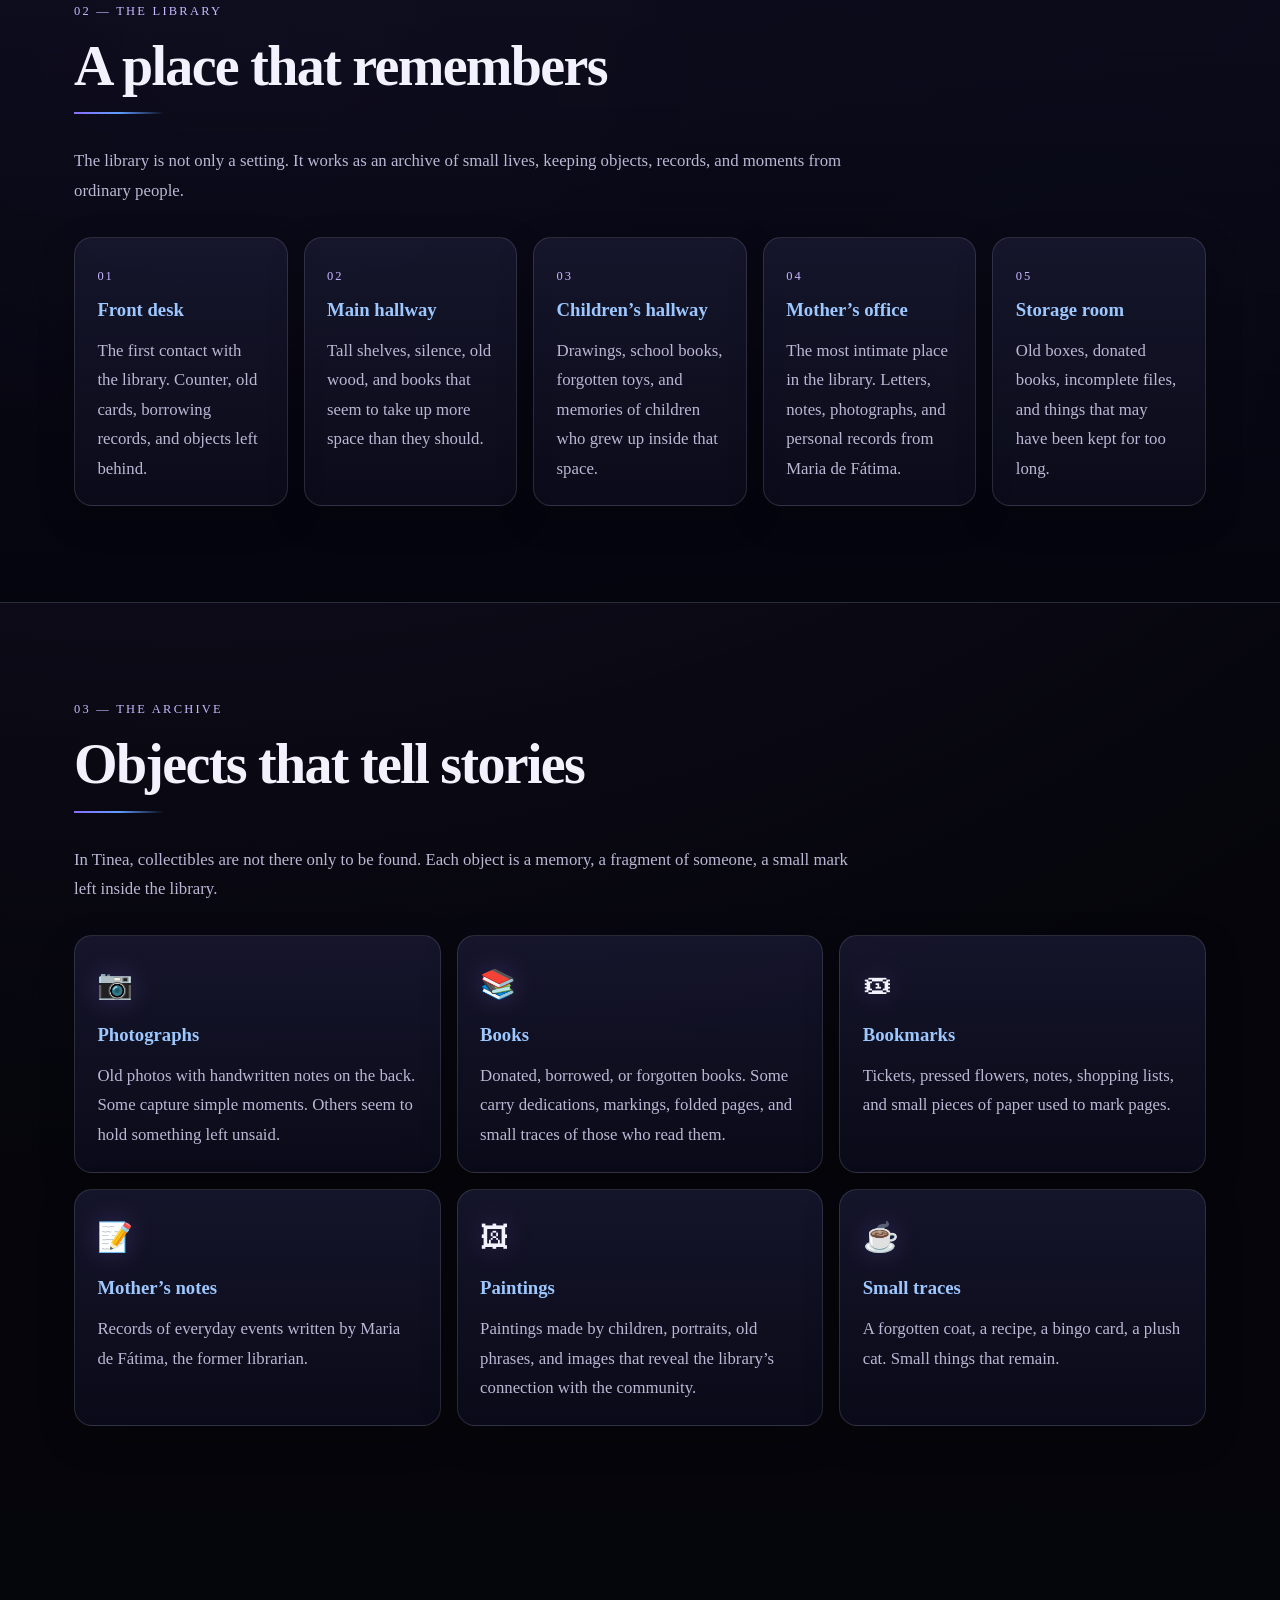
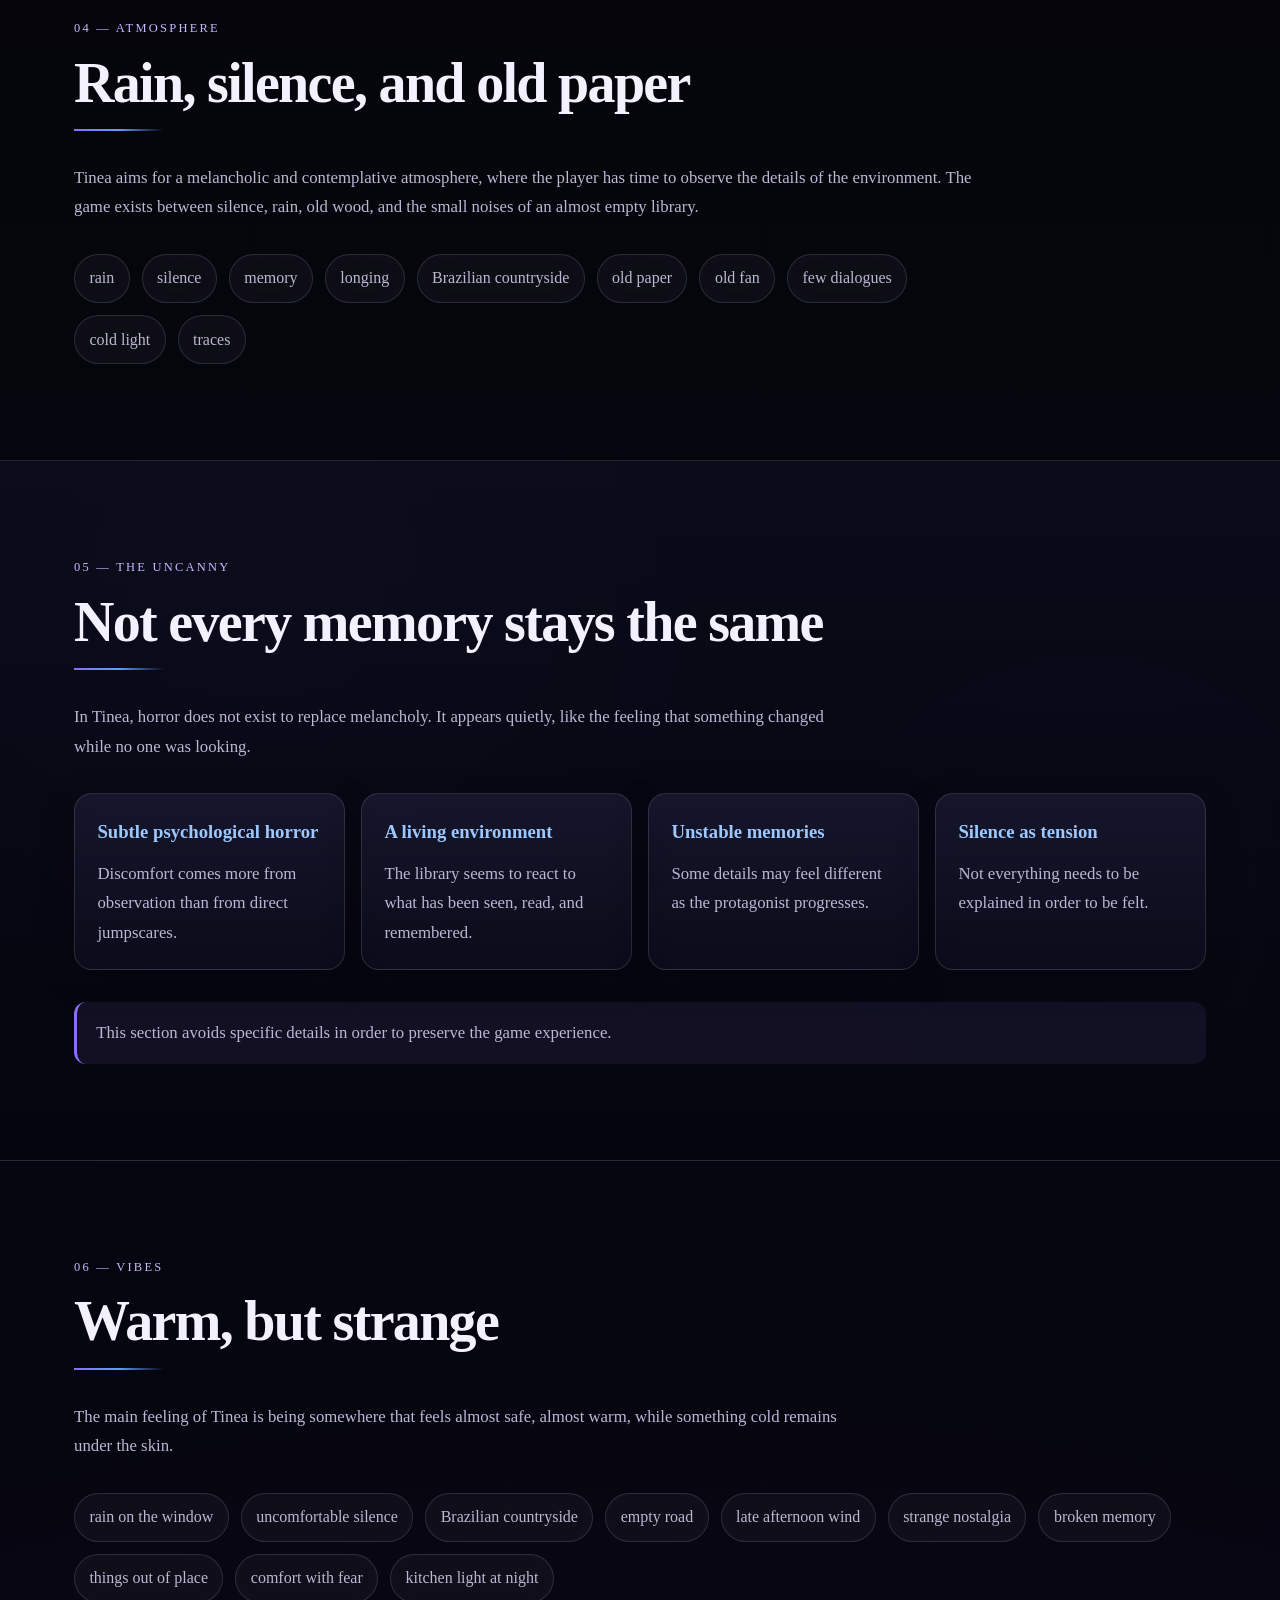
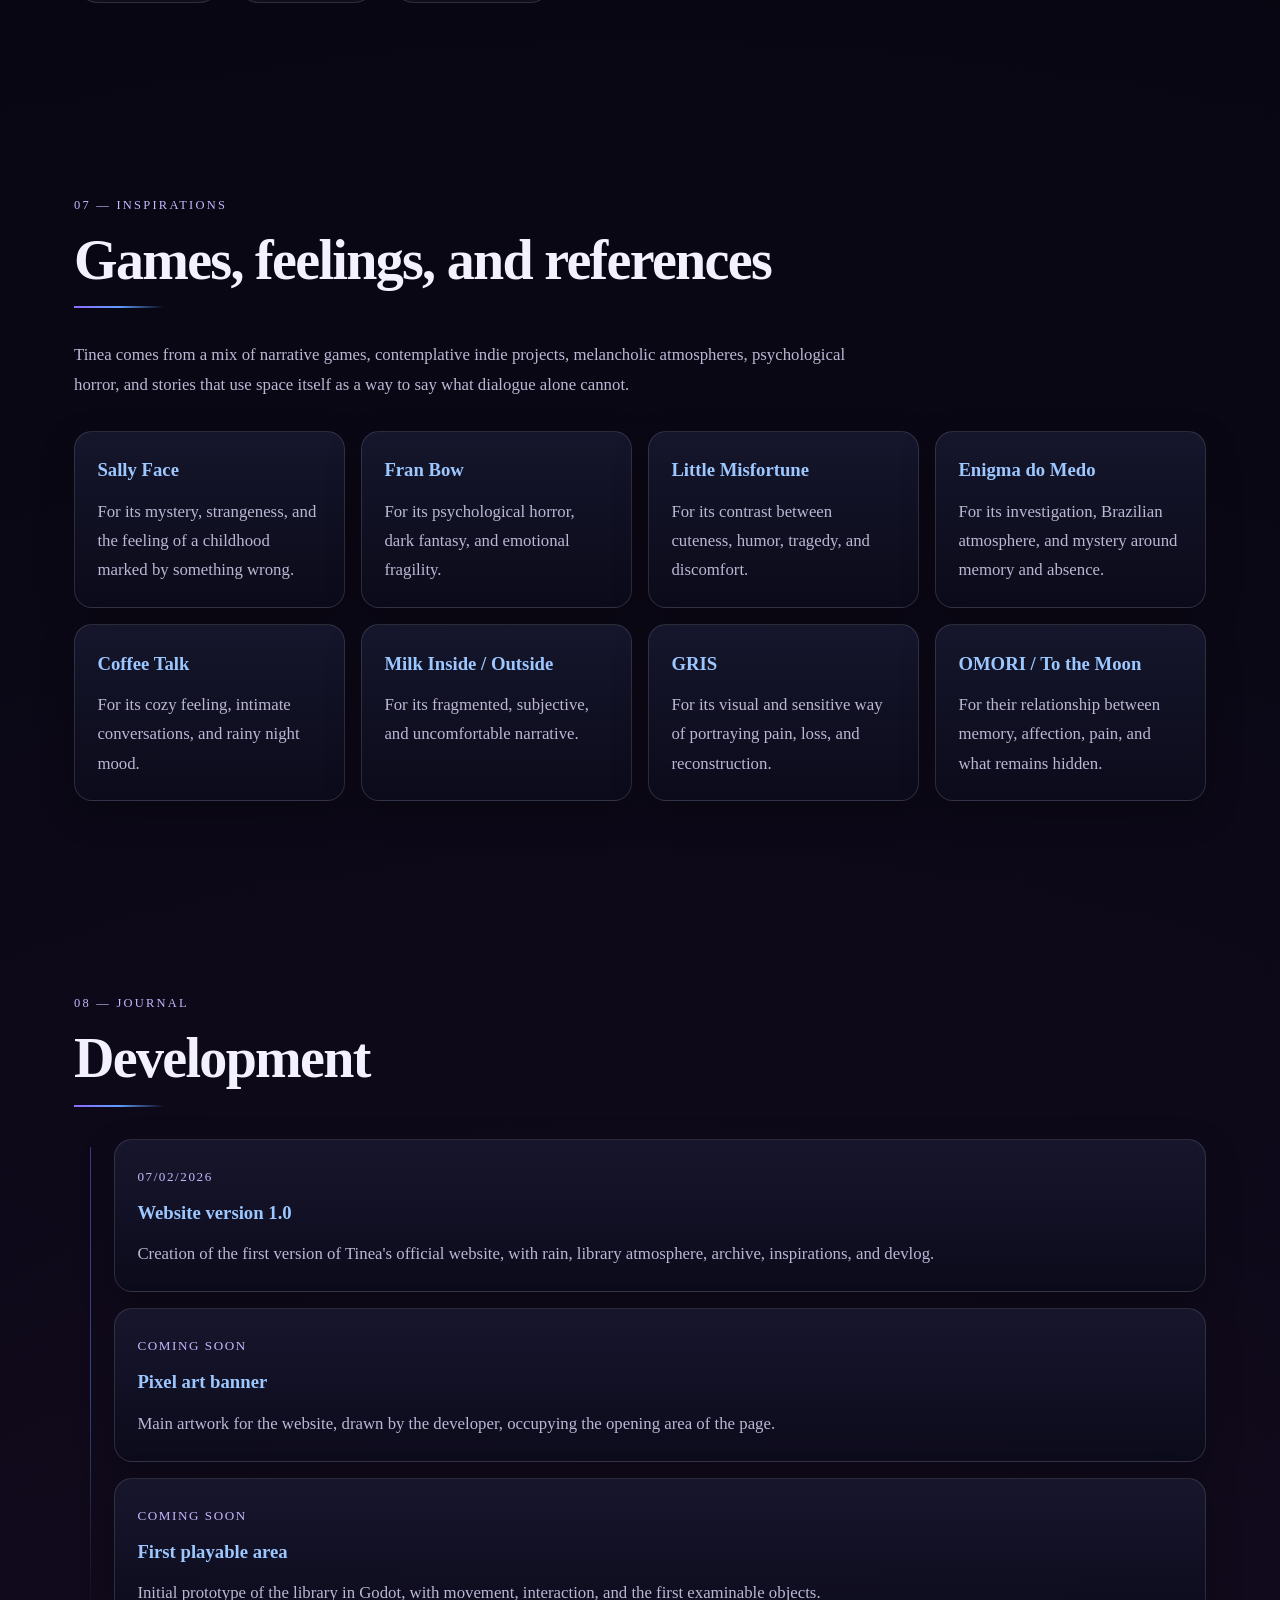
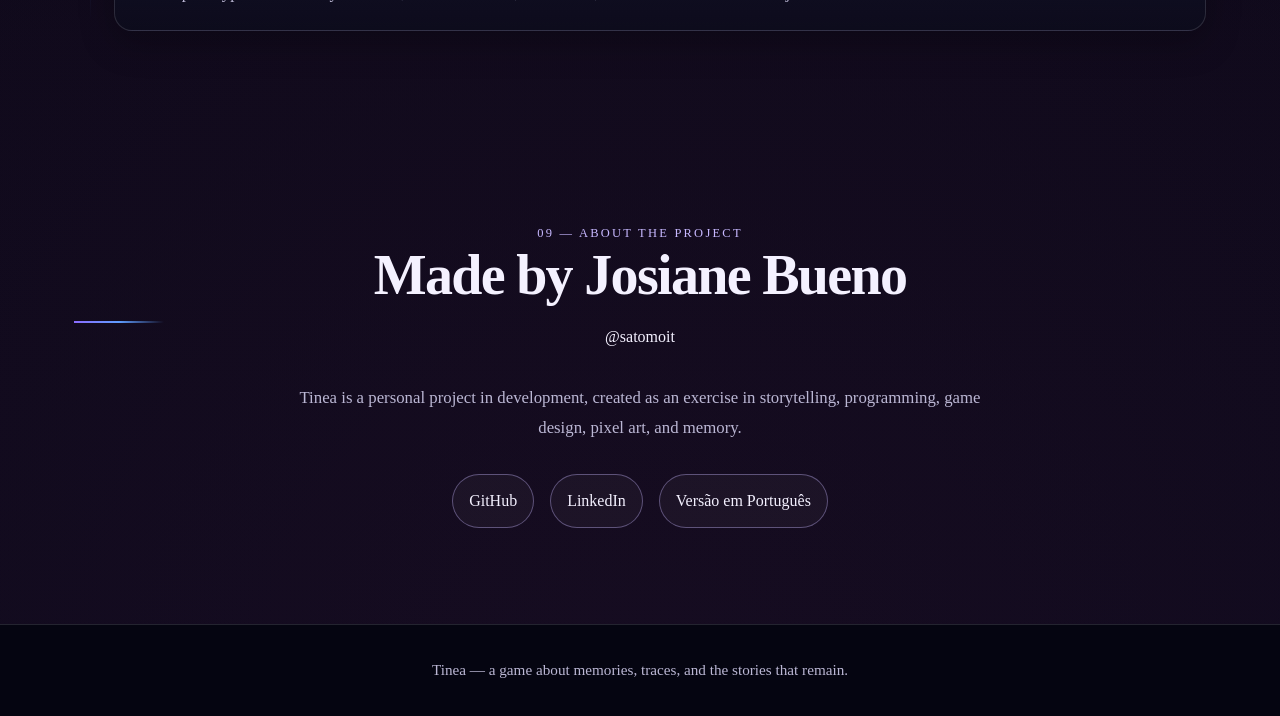
==== commit a8c4d7da: "V1.0" ====
--- a/en.html
+++ b/en.html
@@ -403,6 +403,7 @@
       <div class="section-header">
         <p class="section-label">09 — About the project</p>
         <h2>Made by Josiane Bueno</h2>
+        <h>@satomoit</h>
       </div>
 
       <p>
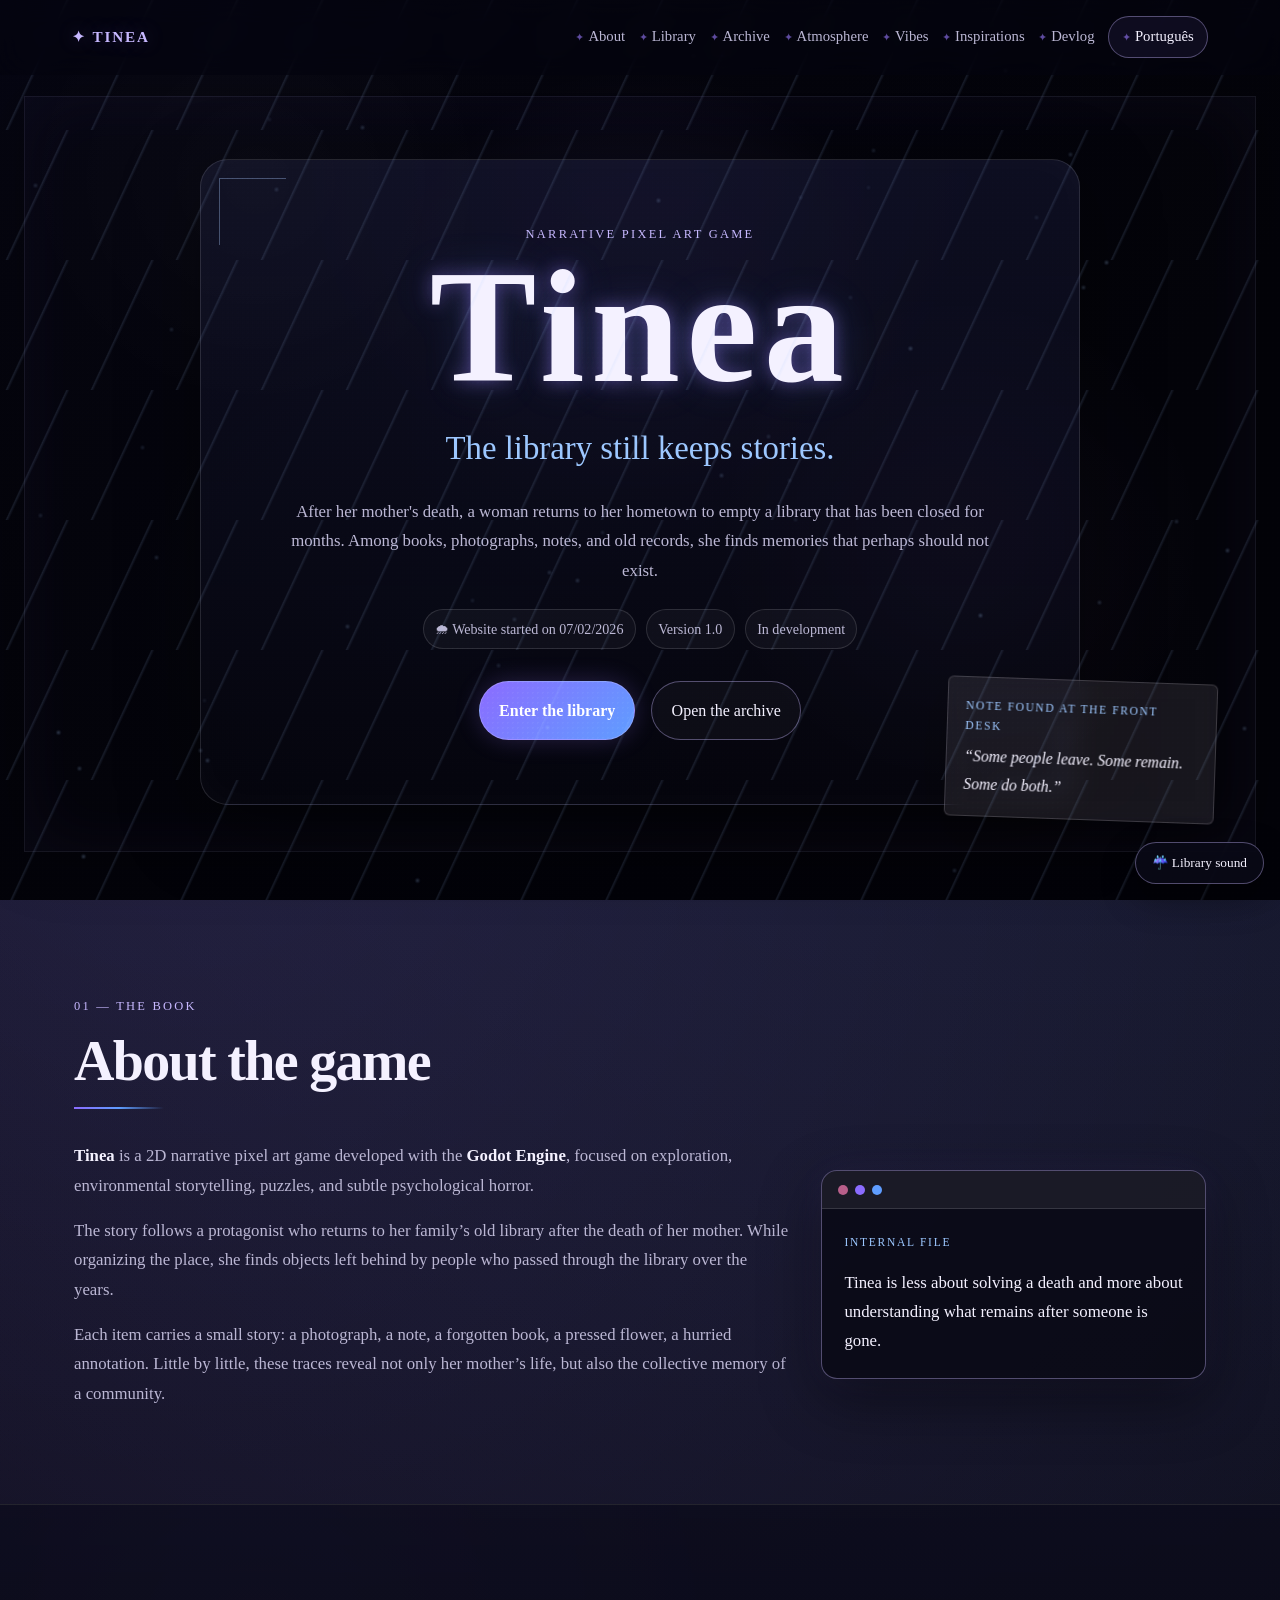
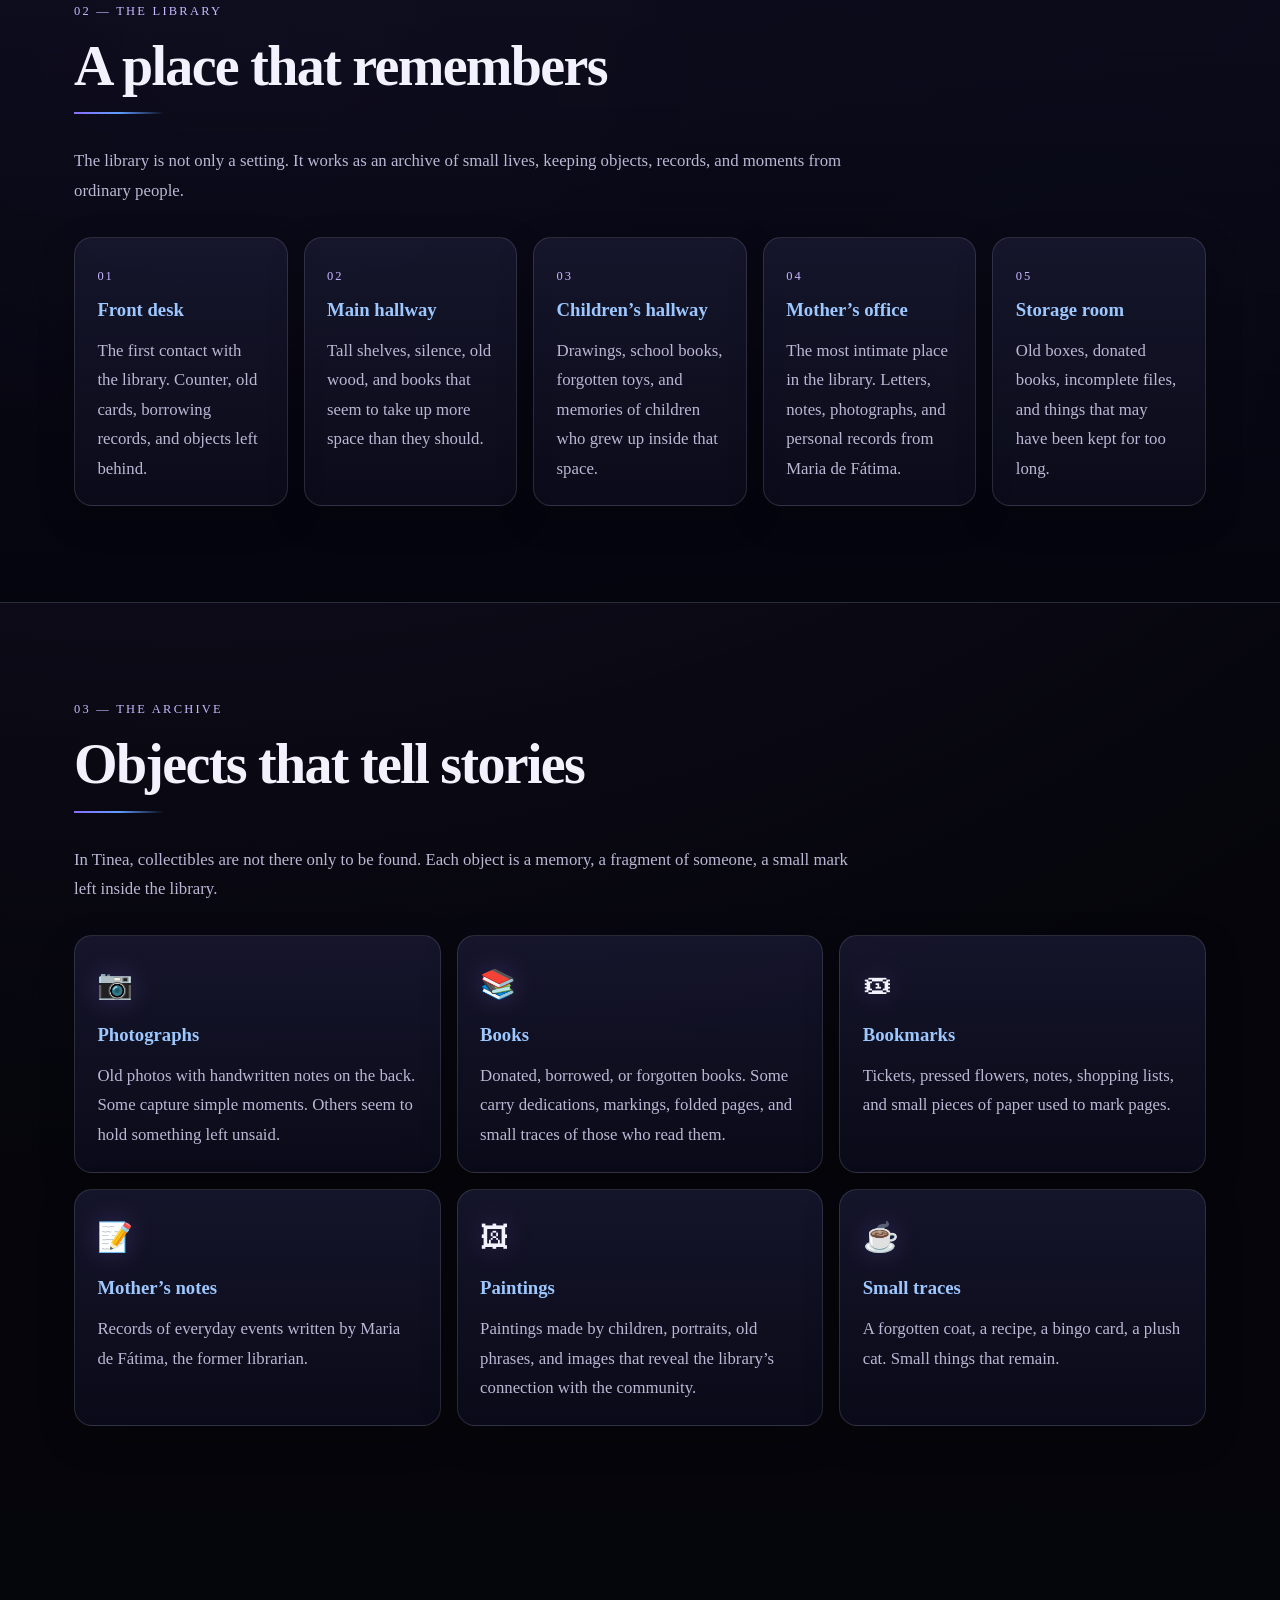
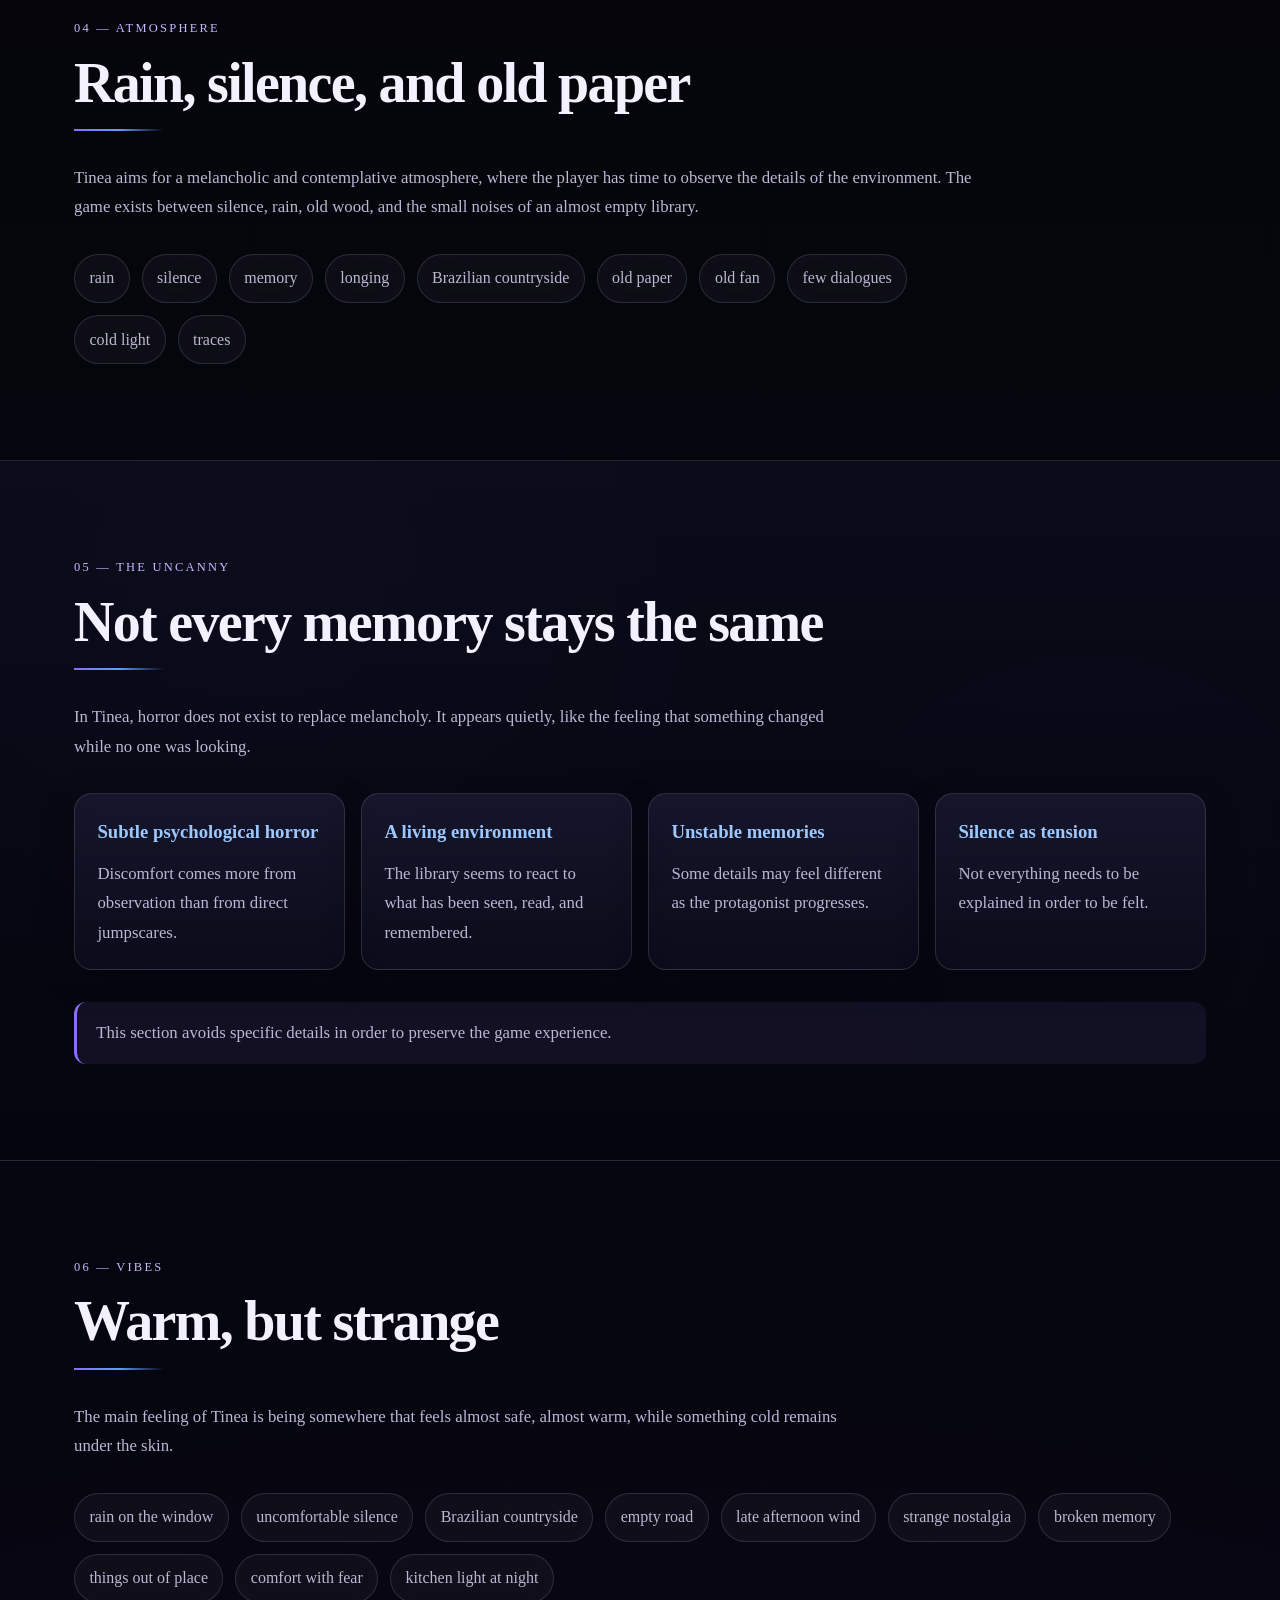
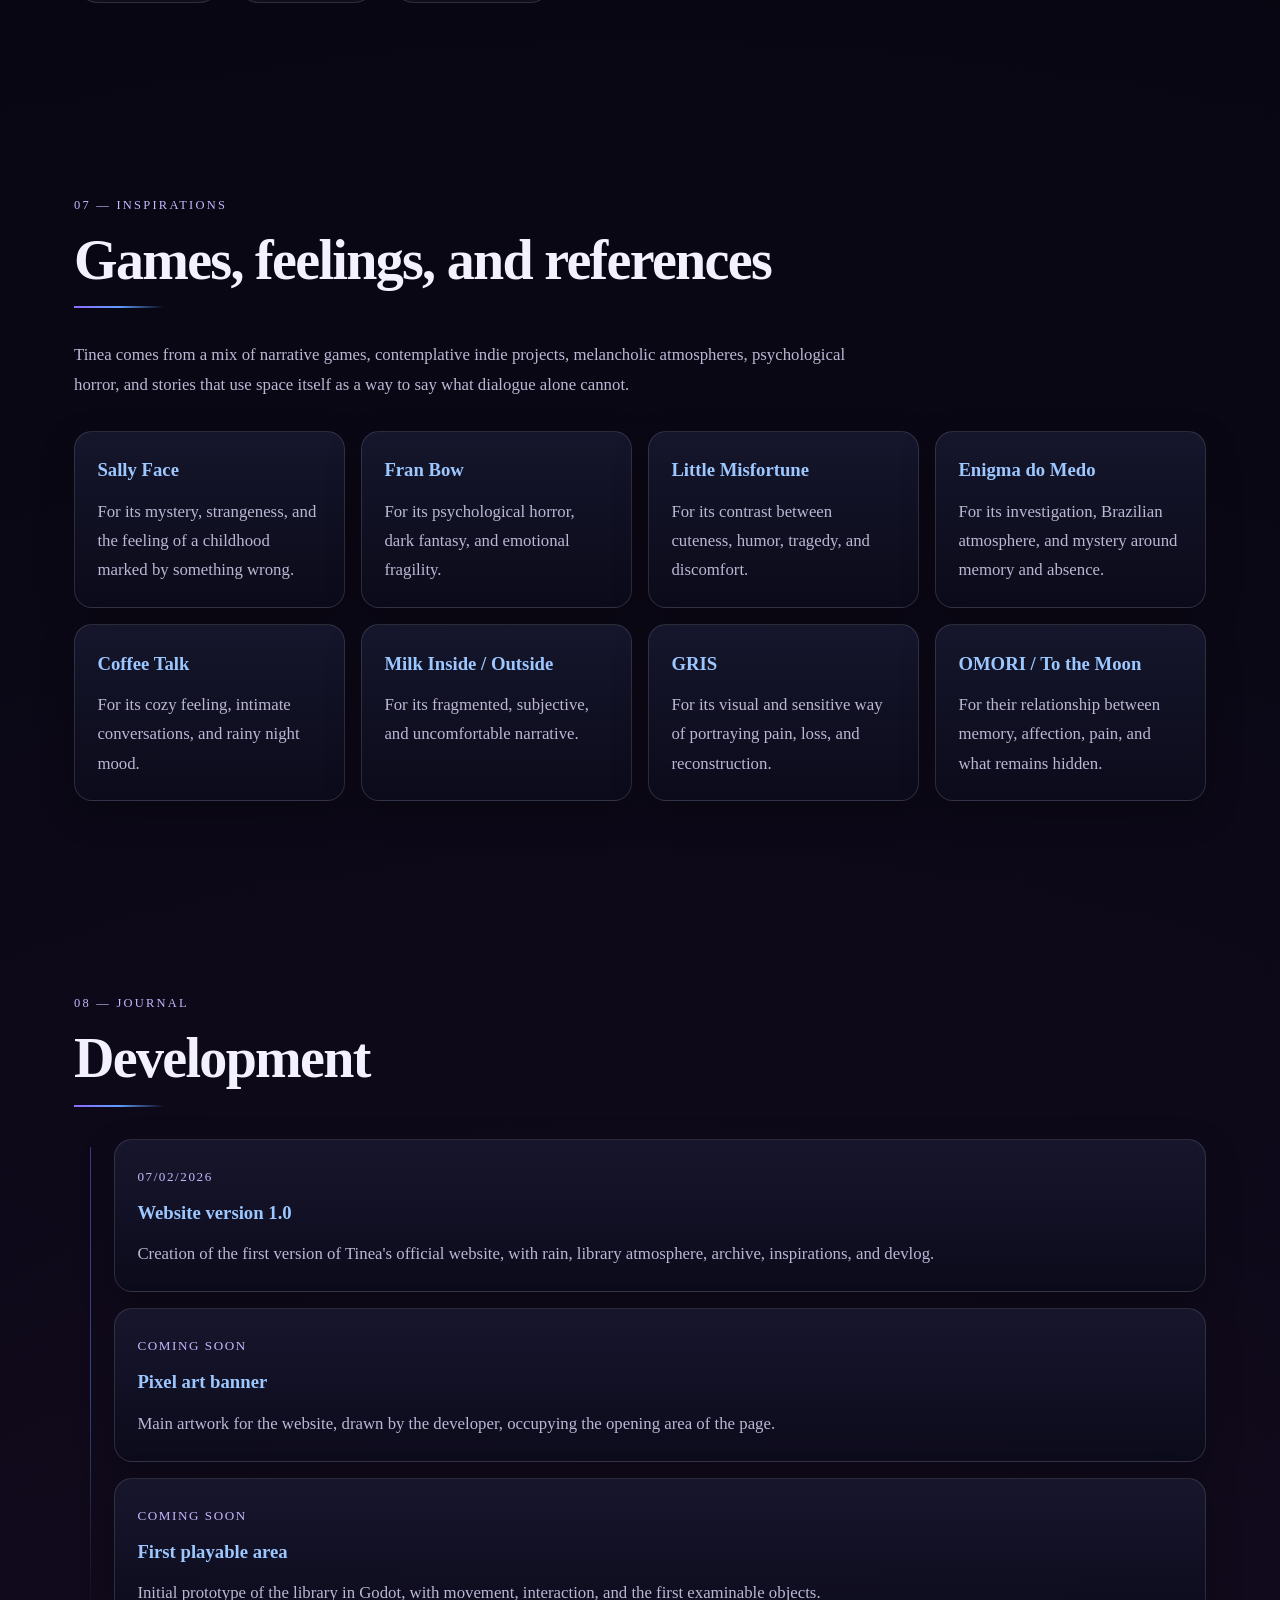
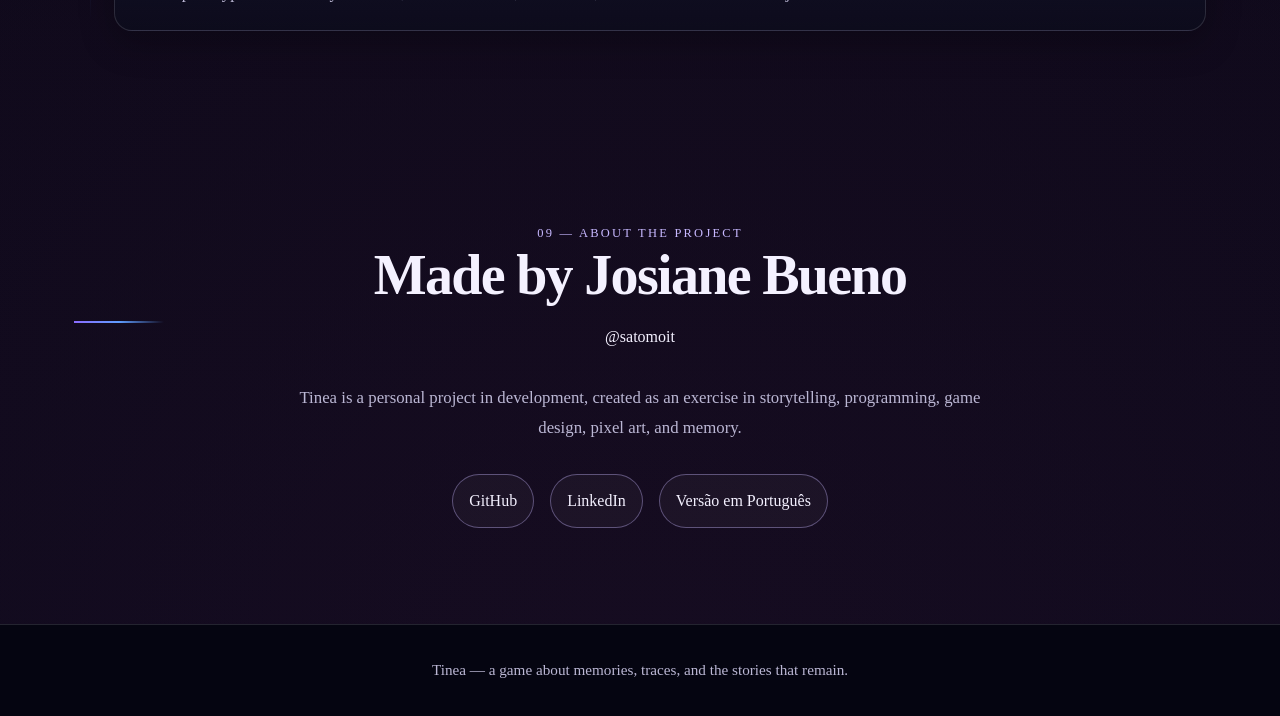
==== commit 41a6c939: "V1.0" ====
--- a/en.html
+++ b/en.html
@@ -425,5 +425,5 @@
 
   <script src="script.js"></script>
 </body>
-</html>
-
+</html> 
+
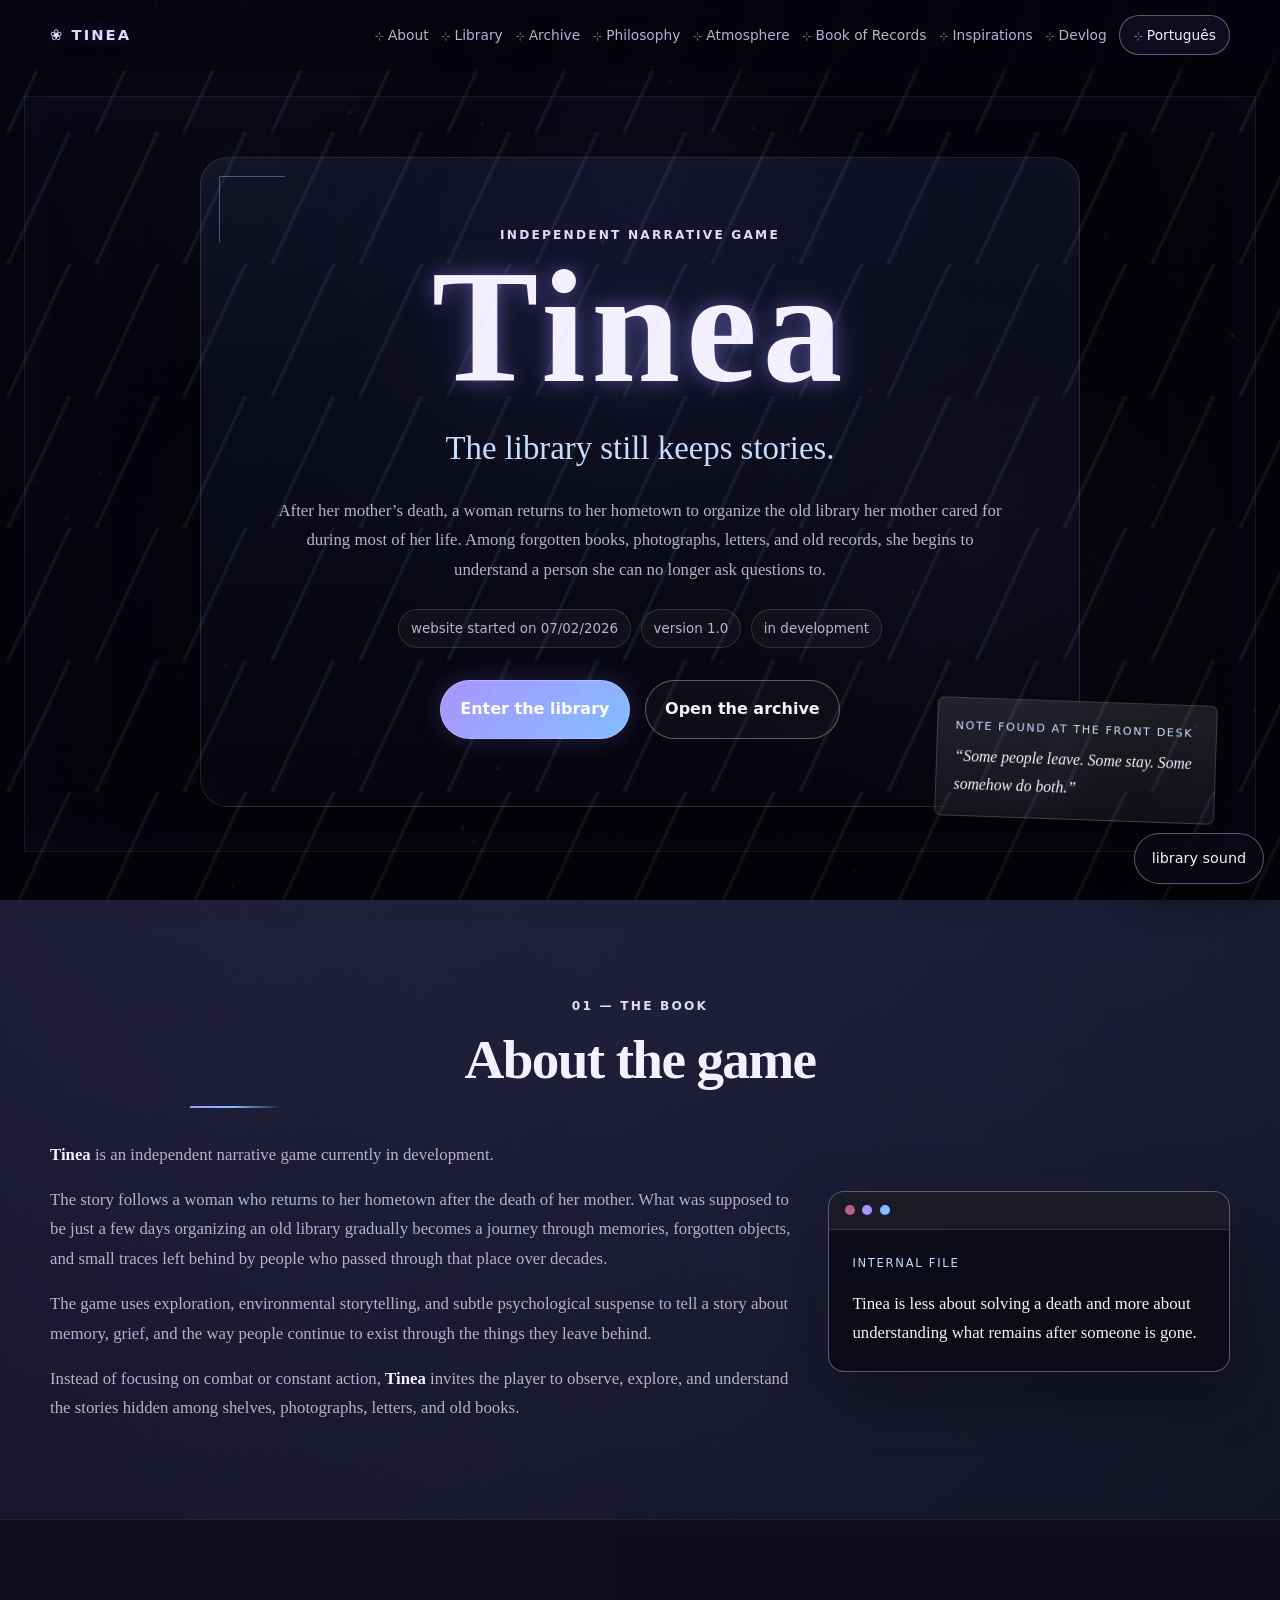
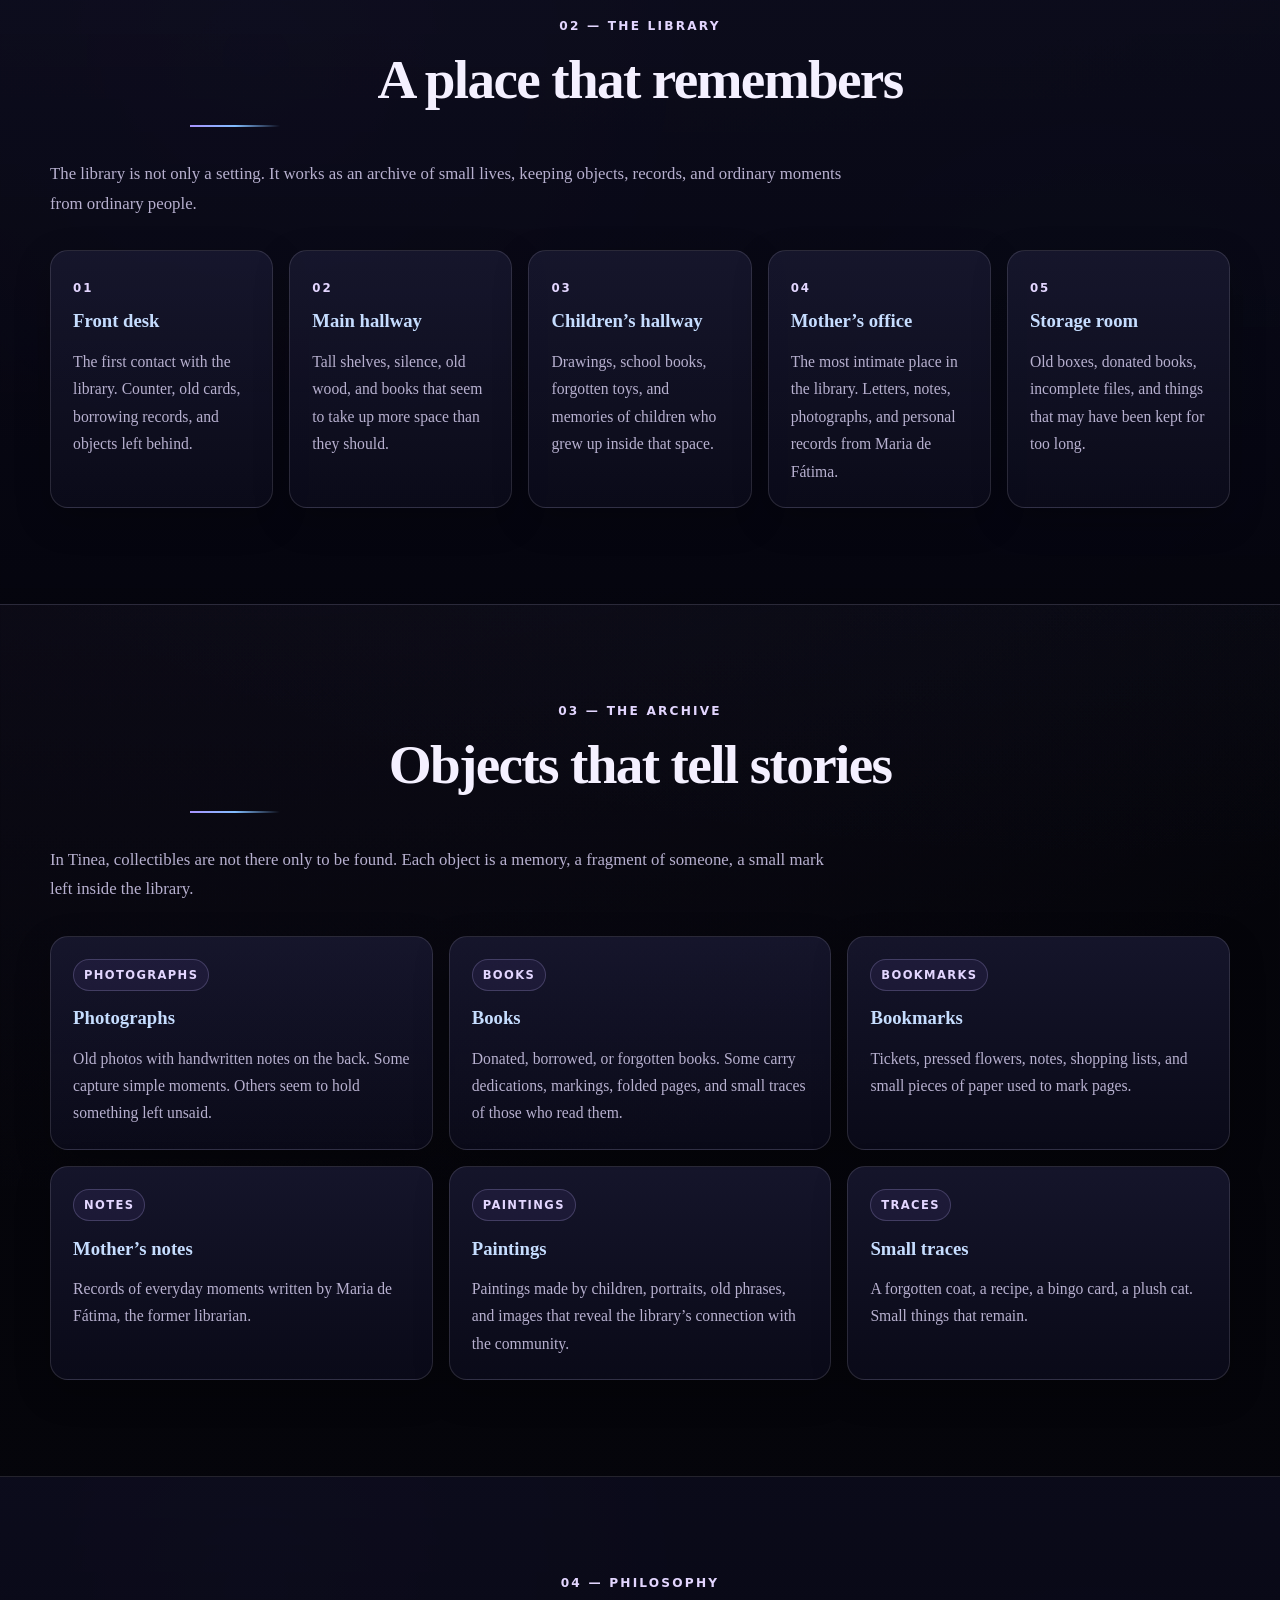
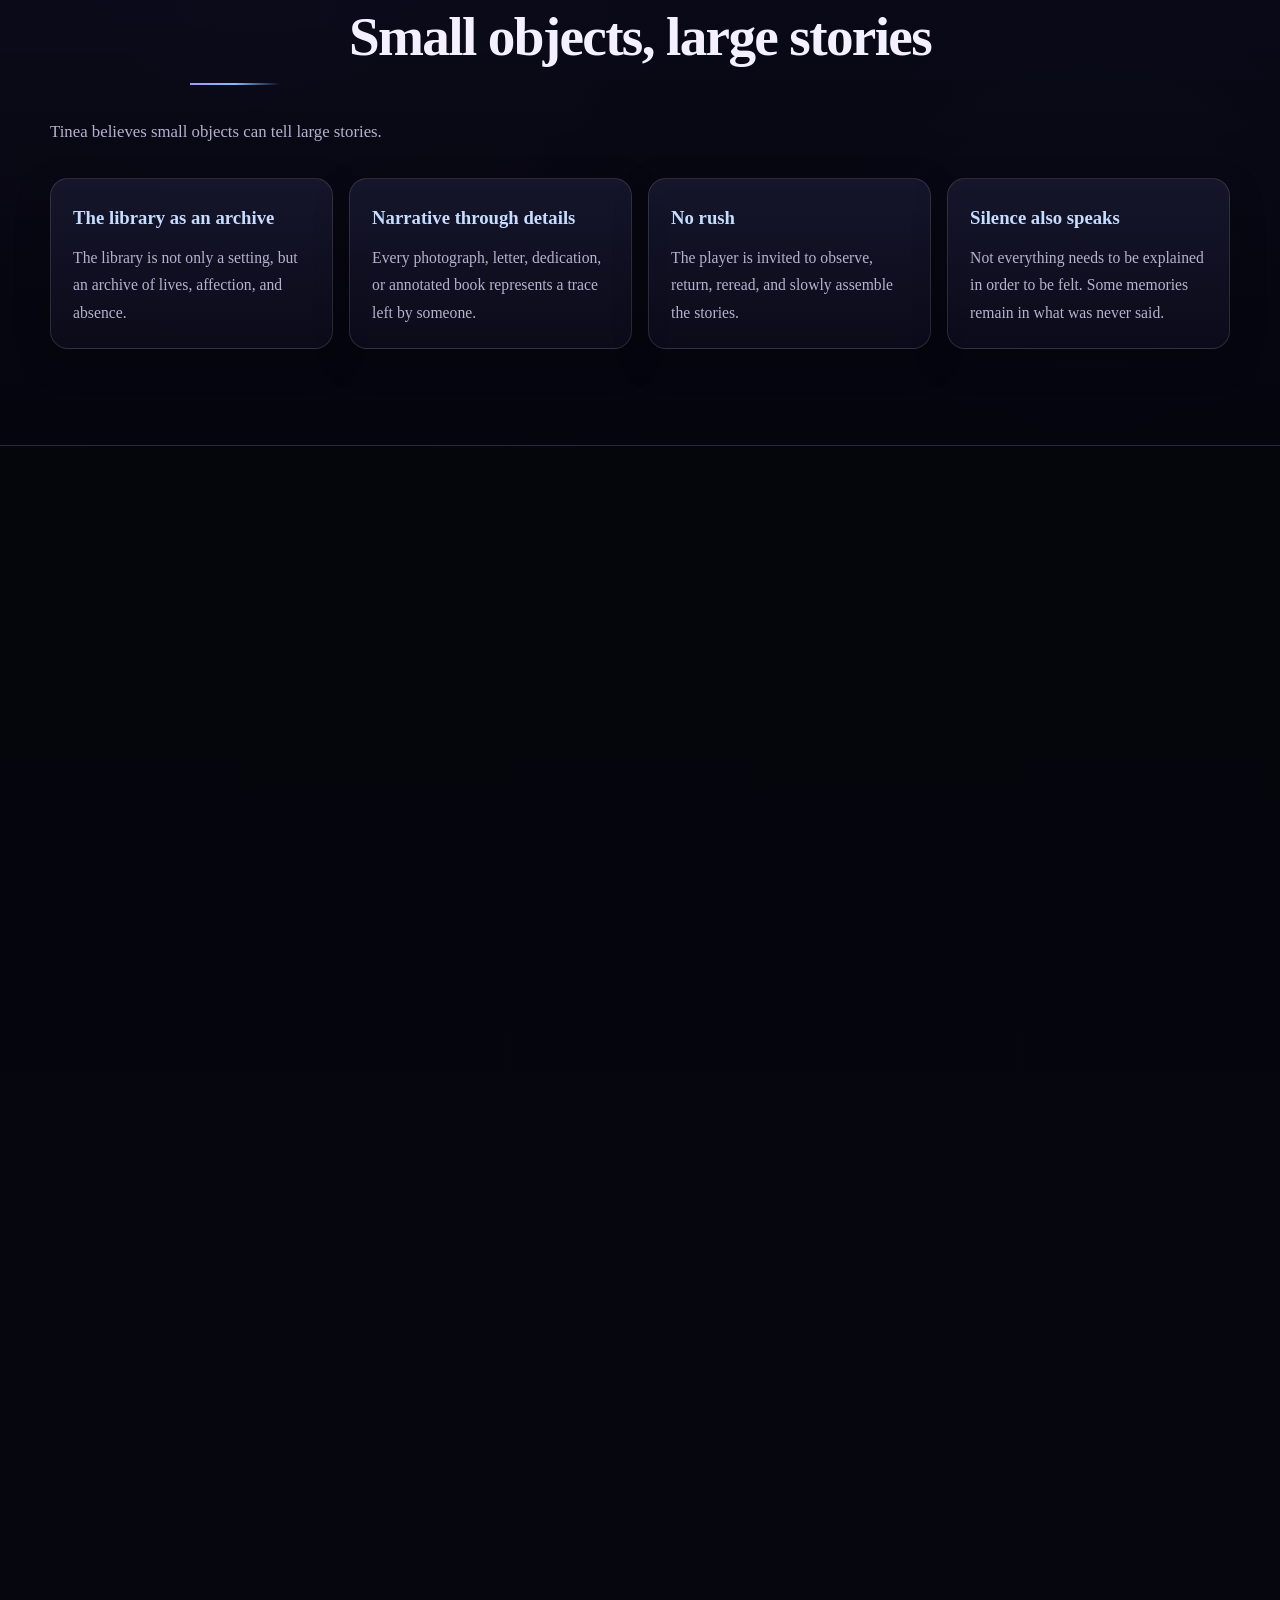
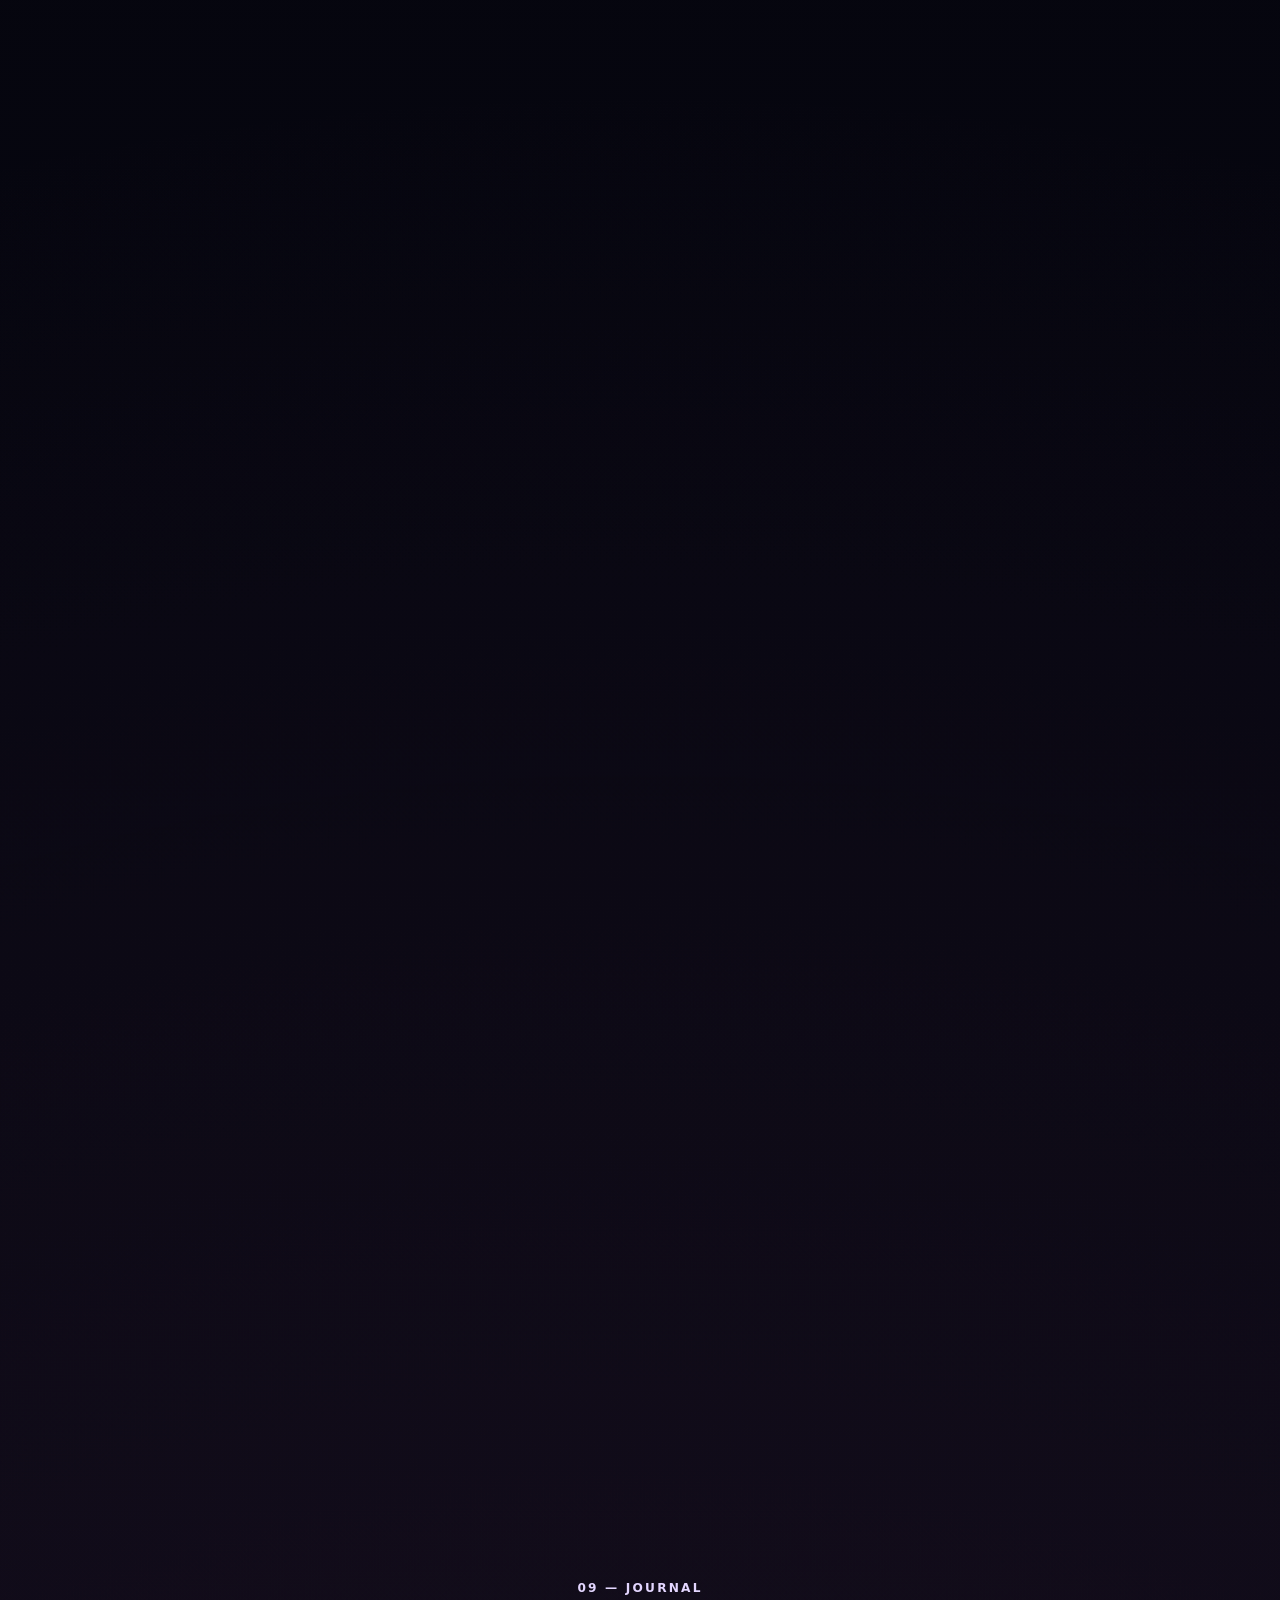
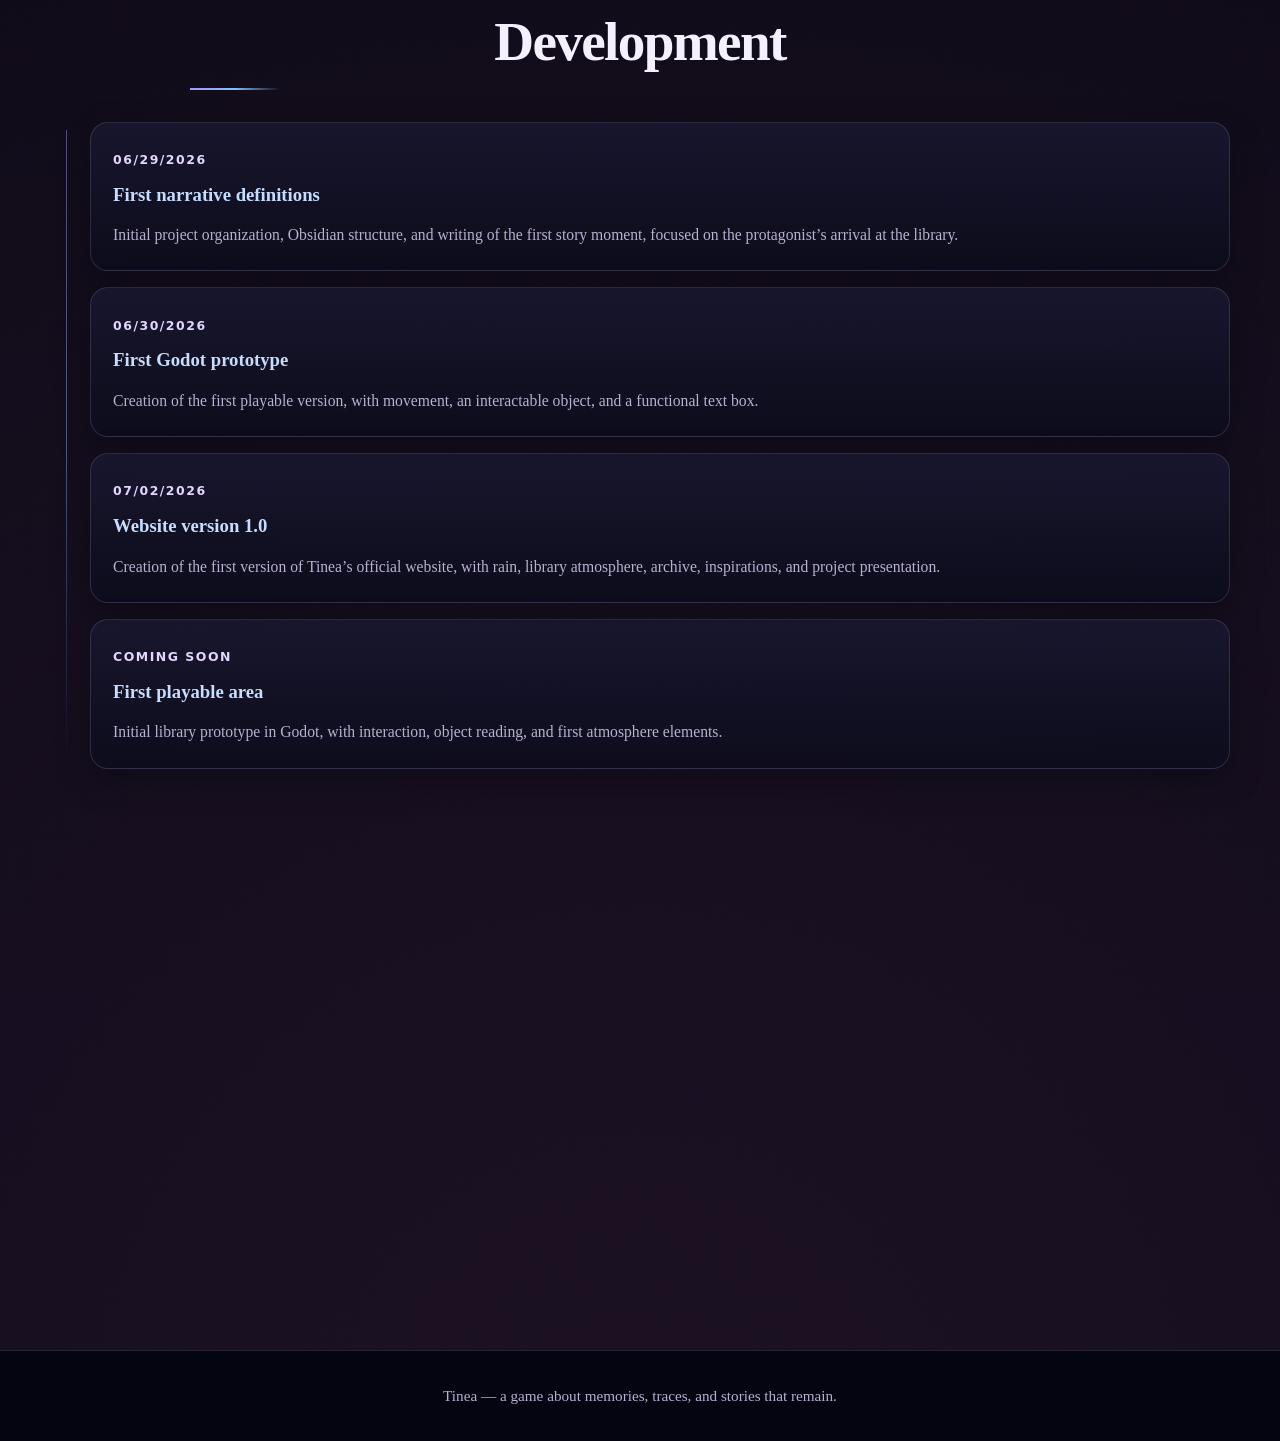
==== commit aa886d9f: "V1.0" ====
--- a/en.html
+++ b/en.html
@@ -1,15 +1,14 @@
-
 <!DOCTYPE html>
 <html lang="en">
 <head>
   <meta charset="UTF-8" />
   <meta name="viewport" content="width=device-width, initial-scale=1.0" />
 
-  <title>Tinea | Narrative pixel art game</title>
+  <title>Tinea | Narrative game about memories and traces</title>
 
   <meta
     name="description"
-    content="Tinea is a 2D narrative pixel art game about memory, grief, rain, libraries, small traces, and the stories that remain after someone is gone."
+    content="Tinea is an independent narrative game about memory, grief, libraries, small traces, and stories that remain after someone is gone."
   />
 
   <link rel="stylesheet" href="style.css" />
@@ -20,19 +19,20 @@
   <div class="noise-layer" aria-hidden="true"></div>
 
   <button class="audio-toggle" type="button" aria-label="Turn on ambient sound">
-    ☔ Library sound
+    library sound
   </button>
 
   <header class="site-header">
     <nav class="navbar">
-      <a href="#home" class="logo">✦ Tinea</a>
+      <a href="#home" class="logo">❀ Tinea</a>
 
       <div class="nav-links">
         <a href="#about">About</a>
         <a href="#library">Library</a>
         <a href="#archive">Archive</a>
+        <a href="#philosophy">Philosophy</a>
         <a href="#atmosphere">Atmosphere</a>
-        <a href="#vibes">Vibes</a>
+        <a href="#registry">Book of Records</a>
         <a href="#inspirations">Inspirations</a>
         <a href="#development">Devlog</a>
         <a href="index.html" class="language-button">Português</a>
@@ -43,7 +43,7 @@
   <main>
     <section id="home" class="hero">
       <div class="hero-frame">
-        <p class="eyebrow">narrative pixel art game</p>
+        <p class="eyebrow">independent narrative game</p>
 
         <h1>Tinea</h1>
 
@@ -52,15 +52,16 @@
         </p>
 
         <p class="hero-description">
-          After her mother's death, a woman returns to her hometown to empty
-          a library that has been closed for months. Among books, photographs,
-          notes, and old records, she finds memories that perhaps should not exist.
+          After her mother’s death, a woman returns to her hometown to organize
+          the old library her mother cared for during most of her life. Among
+          forgotten books, photographs, letters, and old records, she begins to
+          understand a person she can no longer ask questions to.
         </p>
 
         <div class="status-row">
-          <span>🌧 Website started on 07/02/2026</span>
-          <span>Version 1.0</span>
-          <span>In development</span>
+          <span>website started on 07/02/2026</span>
+          <span>version 1.0</span>
+          <span>in development</span>
         </div>
 
         <div class="hero-buttons">
@@ -71,7 +72,7 @@
 
       <div class="hero-note">
         <span>note found at the front desk</span>
-        <p>“Some people leave. Some remain. Some do both.”</p>
+        <p>“Some people leave. Some stay. Some somehow do both.”</p>
       </div>
     </section>
 
@@ -84,23 +85,28 @@
       <div class="two-columns">
         <div>
           <p>
-            <strong>Tinea</strong> is a 2D narrative pixel art game developed
-            with the <strong>Godot Engine</strong>, focused on exploration,
-            environmental storytelling, puzzles, and subtle psychological horror.
-          </p>
-
-          <p>
-            The story follows a protagonist who returns to her family’s old
-            library after the death of her mother. While organizing the place,
-            she finds objects left behind by people who passed through the library
-            over the years.
-          </p>
-
-          <p>
-            Each item carries a small story: a photograph, a note, a forgotten
-            book, a pressed flower, a hurried annotation. Little by little, these
-            traces reveal not only her mother’s life, but also the collective
-            memory of a community.
+            <strong>Tinea</strong> is an independent narrative game currently
+            in development.
+          </p>
+
+          <p>
+            The story follows a woman who returns to her hometown after the death
+            of her mother. What was supposed to be just a few days organizing an
+            old library gradually becomes a journey through memories, forgotten
+            objects, and small traces left behind by people who passed through
+            that place over decades.
+          </p>
+
+          <p>
+            The game uses exploration, environmental storytelling, and subtle
+            psychological suspense to tell a story about memory, grief, and the
+            way people continue to exist through the things they leave behind.
+          </p>
+
+          <p>
+            Instead of focusing on combat or constant action, <strong>Tinea</strong>
+            invites the player to observe, explore, and understand the stories
+            hidden among shelves, photographs, letters, and old books.
           </p>
         </div>
 
@@ -130,7 +136,7 @@
 
       <p class="section-intro">
         The library is not only a setting. It works as an archive of small lives,
-        keeping objects, records, and moments from ordinary people.
+        keeping objects, records, and ordinary moments from ordinary people.
       </p>
 
       <div class="location-grid">
@@ -179,67 +185,102 @@
 
       <div class="collection-grid">
         <article class="collection-card">
-          <span class="card-icon">📷</span>
+          <span class="card-icon">photographs</span>
           <h3>Photographs</h3>
           <p>Old photos with handwritten notes on the back. Some capture simple moments. Others seem to hold something left unsaid.</p>
         </article>
 
         <article class="collection-card">
-          <span class="card-icon">📚</span>
+          <span class="card-icon">books</span>
           <h3>Books</h3>
           <p>Donated, borrowed, or forgotten books. Some carry dedications, markings, folded pages, and small traces of those who read them.</p>
         </article>
 
         <article class="collection-card">
-          <span class="card-icon">🎟</span>
+          <span class="card-icon">bookmarks</span>
           <h3>Bookmarks</h3>
           <p>Tickets, pressed flowers, notes, shopping lists, and small pieces of paper used to mark pages.</p>
         </article>
 
         <article class="collection-card">
-          <span class="card-icon">📝</span>
+          <span class="card-icon">notes</span>
           <h3>Mother’s notes</h3>
-          <p>Records of everyday events written by Maria de Fátima, the former librarian.</p>
-        </article>
-
-        <article class="collection-card">
-          <span class="card-icon">🖼</span>
+          <p>Records of everyday moments written by Maria de Fátima, the former librarian.</p>
+        </article>
+
+        <article class="collection-card">
+          <span class="card-icon">paintings</span>
           <h3>Paintings</h3>
           <p>Paintings made by children, portraits, old phrases, and images that reveal the library’s connection with the community.</p>
         </article>
 
         <article class="collection-card">
-          <span class="card-icon">☕</span>
+          <span class="card-icon">traces</span>
           <h3>Small traces</h3>
           <p>A forgotten coat, a recipe, a bingo card, a plush cat. Small things that remain.</p>
         </article>
       </div>
     </section>
 
+    <section id="philosophy" class="section dark-section">
+      <div class="section-header">
+        <p class="section-label">04 — Philosophy</p>
+        <h2>Small objects, large stories</h2>
+      </div>
+
+      <p class="section-intro">
+        Tinea believes small objects can tell large stories.
+      </p>
+
+      <div class="feature-list">
+        <div class="feature-item">
+          <h3>The library as an archive</h3>
+          <p>The library is not only a setting, but an archive of lives, affection, and absence.</p>
+        </div>
+
+        <div class="feature-item">
+          <h3>Narrative through details</h3>
+          <p>Every photograph, letter, dedication, or annotated book represents a trace left by someone.</p>
+        </div>
+
+        <div class="feature-item">
+          <h3>No rush</h3>
+          <p>The player is invited to observe, return, reread, and slowly assemble the stories.</p>
+        </div>
+
+        <div class="feature-item">
+          <h3>Silence also speaks</h3>
+          <p>Not everything needs to be explained in order to be felt. Some memories remain in what was never said.</p>
+        </div>
+      </div>
+    </section>
+
     <section id="atmosphere" class="section atmosphere-section">
       <div class="section-header">
-        <p class="section-label">04 — Atmosphere</p>
+        <p class="section-label">05 — Atmosphere</p>
         <h2>Rain, silence, and old paper</h2>
       </div>
 
       <div class="atmosphere-content">
         <p>
-          Tinea aims for a melancholic and contemplative atmosphere, where the
-          player has time to observe the details of the environment. The game
-          exists between silence, rain, old wood, and the small noises of an
-          almost empty library.
+          Rather than constantly trying to scare the player, Tinea seeks to evoke
+          a lingering feeling of nostalgia, silence, and quiet unease.
         </p>
 
+        <p>
+          The library is both welcoming and unsettling. A place where the scent
+          of old books, rain against the windows, and forgotten objects seem to
+          preserve memories that refuse to disappear.
+        </p>
+
         <div class="word-list">
+          <span>Brazilian countryside</span>
+          <span>old library</span>
           <span>rain</span>
           <span>silence</span>
           <span>memory</span>
           <span>longing</span>
-          <span>Brazilian countryside</span>
           <span>old paper</span>
-          <span>old fan</span>
-          <span>few dialogues</span>
-          <span>cold light</span>
           <span>traces</span>
         </div>
       </div>
@@ -247,18 +288,18 @@
 
     <section id="uncanny" class="section dark-section">
       <div class="section-header">
-        <p class="section-label">05 — The uncanny</p>
+        <p class="section-label">06 — The uncanny</p>
         <h2>Not every memory stays the same</h2>
       </div>
 
       <p class="section-intro">
-        In Tinea, horror does not exist to replace melancholy. It appears
+        In Tinea, suspense does not exist to replace melancholy. It appears
         quietly, like the feeling that something changed while no one was looking.
       </p>
 
       <div class="feature-list">
         <div class="feature-item">
-          <h3>Subtle psychological horror</h3>
+          <h3>Subtle psychological suspense</h3>
           <p>Discomfort comes more from observation than from direct jumpscares.</p>
         </div>
 
@@ -283,108 +324,134 @@
       </p>
     </section>
 
-    <section id="vibes" class="section vibe-section">
-      <div class="section-header">
-        <p class="section-label">06 — Vibes</p>
-        <h2>Warm, but strange</h2>
+    <section id="registry" class="section">
+      <div class="section-header">
+        <p class="section-label">07 — Book of Records</p>
+        <h2>The library keeps receiving visitors</h2>
+      </div>
+
+      <div class="two-columns">
+        <div>
+          <p>
+            Throughout the game, the Book of Records works as a readable object:
+            an old notebook left inside the library, filled with notes, names,
+            and small events recorded over the years.
+          </p>
+
+          <p>
+            By the end of the experience, a new possibility appears. The player
+            may leave a small trace of their own, as if they had also passed
+            through that library.
+          </p>
+
+          <p>
+            This idea is still in development, but it comes from the desire to
+            turn the act of playing into one more memory preserved by the space.
+          </p>
+        </div>
+
+        <aside class="pixel-window">
+          <div class="window-bar">
+            <span></span>
+            <span></span>
+            <span></span>
+          </div>
+
+          <div class="window-content">
+            <p class="mini-title">book of records</p>
+            <p>
+              The library keeps receiving visitors.
+            </p>
+          </div>
+        </aside>
+      </div>
+    </section>
+
+    <section id="inspirations" class="section inspiration-section dark-section">
+      <div class="section-header">
+        <p class="section-label">08 — Inspirations</p>
+        <h2>Games, feelings, and references</h2>
       </div>
 
       <p class="section-intro">
-        The main feeling of Tinea is being somewhere that feels almost safe,
-        almost warm, while something cold remains under the skin.
-      </p>
-
-      <div class="vibe-grid">
-        <span>rain on the window</span>
-        <span>uncomfortable silence</span>
-        <span>Brazilian countryside</span>
-        <span>empty road</span>
-        <span>late afternoon wind</span>
-        <span>strange nostalgia</span>
-        <span>broken memory</span>
-        <span>things out of place</span>
-        <span>comfort with fear</span>
-        <span>kitchen light at night</span>
-      </div>
-    </section>
-
-    <section id="inspirations" class="section inspiration-section">
-      <div class="section-header">
-        <p class="section-label">07 — Inspirations</p>
-        <h2>Games, feelings, and references</h2>
-      </div>
-
-      <p class="section-intro">
-        Tinea comes from a mix of narrative games, contemplative indie projects,
-        melancholic atmospheres, psychological horror, and stories that use space
-        itself as a way to say what dialogue alone cannot.
+        Tinea is inspired by works that tell stories through small details,
+        objects, environments, and silence.
       </p>
 
       <div class="inspiration-grid">
         <article class="inspiration-card">
-          <h3>Sally Face</h3>
-          <p>For its mystery, strangeness, and the feeling of a childhood marked by something wrong.</p>
-        </article>
-
-        <article class="inspiration-card">
-          <h3>Fran Bow</h3>
-          <p>For its psychological horror, dark fantasy, and emotional fragility.</p>
-        </article>
-
-        <article class="inspiration-card">
-          <h3>Little Misfortune</h3>
-          <p>For its contrast between cuteness, humor, tragedy, and discomfort.</p>
-        </article>
-
-        <article class="inspiration-card">
-          <h3>Enigma do Medo</h3>
-          <p>For its investigation, Brazilian atmosphere, and mystery around memory and absence.</p>
-        </article>
-
-        <article class="inspiration-card">
-          <h3>Coffee Talk</h3>
-          <p>For its cozy feeling, intimate conversations, and rainy night mood.</p>
-        </article>
-
-        <article class="inspiration-card">
-          <h3>Milk Inside / Outside</h3>
-          <p>For its fragmented, subjective, and uncomfortable narrative.</p>
-        </article>
-
-        <article class="inspiration-card">
-          <h3>GRIS</h3>
-          <p>For its visual and sensitive way of portraying pain, loss, and reconstruction.</p>
-        </article>
-
-        <article class="inspiration-card">
-          <h3>OMORI / To the Moon</h3>
-          <p>For their relationship between memory, affection, pain, and what remains hidden.</p>
+          <h3>What Remains of Edith Finch</h3>
+          <p>For its environmental storytelling and the way objects and spaces reveal family histories.</p>
+        </article>
+
+        <article class="inspiration-card">
+          <h3>Life is Strange</h3>
+          <p>For its contemplative pacing, everyday details, and the emotional weight of photographs, choices, and memories.</p>
+        </article>
+
+        <article class="inspiration-card">
+          <h3>To the Moon / A Bird Story</h3>
+          <p>For their relationship between memory, affection, loss, and small scenes capable of carrying deep emotion.</p>
+        </article>
+
+        <article class="inspiration-card">
+          <h3>OMORI / GRIS</h3>
+          <p>For their symbolic approach to pain, trauma, grief, reconstruction, and feelings that are difficult to name.</p>
+        </article>
+
+        <article class="inspiration-card">
+          <h3>Celeste</h3>
+          <p>For its emotional journey and the idea of transforming internal conflicts into game language.</p>
+        </article>
+
+        <article class="inspiration-card">
+          <h3>The Last Report</h3>
+          <p>For its atmosphere of suspense, observation, and exploration of environments filled with quiet tension.</p>
+        </article>
+
+        <article class="inspiration-card">
+          <h3>Sally Face / Fran Bow / Dollmare</h3>
+          <p>For their psychological suspense, strangeness, and discomfort created more through atmosphere than direct scares.</p>
+        </article>
+
+        <article class="inspiration-card">
+          <h3>A Space for the Unbound / Coffee Talk</h3>
+          <p>For their slow pacing, human relationships, and appreciation for quiet everyday moments.</p>
         </article>
       </div>
     </section>
 
     <section id="development" class="section">
       <div class="section-header">
-        <p class="section-label">08 — Journal</p>
+        <p class="section-label">09 — Journal</p>
         <h2>Development</h2>
       </div>
 
       <div class="timeline">
+        <article class="timeline-item">
+          <span class="timeline-date">06/29/2026</span>
+          <h3>First narrative definitions</h3>
+          <p>
+            Initial project organization, Obsidian structure, and writing of
+            the first story moment, focused on the protagonist’s arrival at the library.
+          </p>
+        </article>
+
+        <article class="timeline-item">
+          <span class="timeline-date">06/30/2026</span>
+          <h3>First Godot prototype</h3>
+          <p>
+            Creation of the first playable version, with movement, an interactable
+            object, and a functional text box.
+          </p>
+        </article>
+
         <article class="timeline-item">
           <span class="timeline-date">07/02/2026</span>
           <h3>Website version 1.0</h3>
           <p>
-            Creation of the first version of Tinea's official website, with rain,
-            library atmosphere, archive, inspirations, and devlog.
-          </p>
-        </article>
-
-        <article class="timeline-item">
-          <span class="timeline-date">Coming soon</span>
-          <h3>Pixel art banner</h3>
-          <p>
-            Main artwork for the website, drawn by the developer, occupying the
-            opening area of the page.
+            Creation of the first version of Tinea’s official website, with rain,
+            library atmosphere, archive, inspirations, and project presentation.
           </p>
         </article>
 
@@ -392,8 +459,8 @@
           <span class="timeline-date">Coming soon</span>
           <h3>First playable area</h3>
           <p>
-            Initial prototype of the library in Godot, with movement, interaction,
-            and the first examinable objects.
+            Initial library prototype in Godot, with interaction, object reading,
+            and first atmosphere elements.
           </p>
         </article>
       </div>
@@ -401,14 +468,14 @@
 
     <section id="contact" class="section contact-section">
       <div class="section-header">
-        <p class="section-label">09 — About the project</p>
-        <h2>Made by Josiane Bueno</h2>
-        <h>@satomoit</h>
+        <p class="section-label">10 — About the project</p>
+        <h2>Made by Satomoit</h2>
+        <p class="mini-title">Josiane Bueno</p>
       </div>
 
       <p>
         Tinea is a personal project in development, created as an exercise in
-        storytelling, programming, game design, pixel art, and memory.
+        narrative, programming, game design, art direction, and memory.
       </p>
 
       <div class="contact-links">
@@ -420,10 +487,9 @@
   </main>
 
   <footer class="footer">
-    <p>Tinea — a game about memories, traces, and the stories that remain.</p>
+    <p>Tinea — a game about memories, traces, and stories that remain.</p>
   </footer>
 
   <script src="script.js"></script>
 </body>
-</html> 
-
+</html>
--- a/style.css
+++ b/style.css
@@ -1,34 +1,65 @@
+/* -------------------------------------------------------
+   Tinea — website stylesheet
+   versão 2.0
+   ------------------------------------------------------- */
 
 :root {
   --bg: #05050b;
-  --bg-2: #09091a;
-  --bg-soft: #101126;
-  --bg-card: rgba(18, 18, 36, 0.78);
-
-  --text: #f4f1ff;
-  --muted: #bbb7d4;
-
-  --purple: #9b7cff;
-  --purple-soft: #c7b8ff;
-  --purple-dark: #4c367a;
-
-  --blue: #6aa9ff;
-  --blue-soft: #a8ccff;
-  --blue-dark: #273f78;
-
-  --wine: #7c2f58;
-  --wine-soft: #b85f8a;
-
-  --border: rgba(244, 241, 255, 0.13);
-  --border-strong: rgba(199, 184, 255, 0.38);
-
-  --shadow: rgba(0, 0, 0, 0.62);
-  --glow-purple: rgba(155, 124, 255, 0.35);
-  --glow-blue: rgba(106, 169, 255, 0.22);
+  --bg-deep: #030307;
+  --bg-2: #080817;
+  --bg-3: #141022;
+  --bg-soft: rgba(17, 18, 38, 0.82);
+  --bg-card: rgba(23, 18, 42, 0.76);
+  --bg-card-hover: rgba(34, 24, 58, 0.84);
+
+  --text: #f4f0ff;
+  --text-soft: #ddd7f4;
+  --muted: #b7b0cf;
+  --muted-2: #8f88aa;
+
+--purple: #b28cff;
+--purple-soft: #e3d6ff;
+--purple-dark: #5a3d88;
+
+--blue: #9a83ff;
+--blue-soft: #d9cfff;
+--blue-dark: #4f427f;
+
+  --rose: #b85f8a;
+  --rose-dark: #6d2b4d;
+
+  --paper: #efe4cf;
+  --paper-muted: #cdbb9e;
+
+  --border: rgba(244, 240, 255, 0.13);
+  --border-strong: rgba(227, 214, 255, 0.38);
+  --border-soft: rgba(227, 214, 255, 0.15);
+
+
+  --shadow: rgba(0, 0, 0, 0.64);
+  --shadow-soft: rgba(0, 0, 0, 0.35);
+  --glow-purple: rgba(178, 140, 255, 0.35);
+  --glow-blue: rgba(178, 140, 255, 0.18);
+  --glow-rose: rgba(184, 95, 138, 0.16);
+
+  --max-width: 1180px;
+  --radius-lg: 28px;
+  --radius-md: 18px;
+  --radius-sm: 12px;
+
+  --serif: Georgia, "Times New Roman", serif;
+  --sans: Inter, ui-sans-serif, system-ui, -apple-system, BlinkMacSystemFont, "Segoe UI", sans-serif;
+}
+
+/* base ------------------------------------------------ */
+
+*,
+*::before,
+*::after {
+  box-sizing: border-box;
 }
 
 * {
-  box-sizing: border-box;
   margin: 0;
   padding: 0;
 }
@@ -41,14 +72,14 @@
 body {
   min-height: 100vh;
   color: var(--text);
-  font-family: Georgia, "Times New Roman", serif;
+  font-family: var(--serif);
   line-height: 1.75;
   overflow-x: hidden;
   background:
-    radial-gradient(circle at 15% 10%, rgba(155, 124, 255, 0.18), transparent 32%),
-    radial-gradient(circle at 85% 0%, rgba(106, 169, 255, 0.14), transparent 30%),
-    radial-gradient(circle at 50% 100%, rgba(124, 47, 88, 0.13), transparent 36%),
-    linear-gradient(180deg, #030309 0%, var(--bg) 42%, #070719 100%);
+    radial-gradient(circle at 14% 8%, rgba(155, 124, 255, 0.18), transparent 30%),
+    radial-gradient(circle at 84% 2%, rgba(106, 169, 255, 0.13), transparent 30%),
+    radial-gradient(circle at 50% 100%, rgba(184, 95, 138, 0.12), transparent 38%),
+    linear-gradient(180deg, var(--bg-deep) 0%, var(--bg) 42%, #070716 100%);
 }
 
 body::before {
@@ -58,11 +89,11 @@
   pointer-events: none;
   z-index: 0;
   background:
-    linear-gradient(rgba(255, 255, 255, 0.025) 1px, transparent 1px),
-    linear-gradient(90deg, rgba(255, 255, 255, 0.022) 1px, transparent 1px);
-  background-size: 26px 26px;
-  mask-image: linear-gradient(to bottom, black, transparent 92%);
-  opacity: 0.24;
+    linear-gradient(rgba(255, 255, 255, 0.022) 1px, transparent 1px),
+    linear-gradient(90deg, rgba(255, 255, 255, 0.018) 1px, transparent 1px);
+  background-size: 28px 28px;
+  mask-image: linear-gradient(to bottom, black, rgba(0, 0, 0, 0.75), transparent 92%);
+  opacity: 0.22;
 }
 
 body::after {
@@ -71,11 +102,17 @@
   inset: 0;
   pointer-events: none;
   z-index: 0;
+  opacity: 0.48;
+  mix-blend-mode: screen;
   background:
-    radial-gradient(circle at 20% 20%, rgba(255, 255, 255, 0.04), transparent 18%),
-    radial-gradient(circle at 75% 60%, rgba(155, 124, 255, 0.06), transparent 22%);
-  mix-blend-mode: screen;
-  opacity: 0.5;
+    radial-gradient(circle at 20% 18%, rgba(255, 255, 255, 0.04), transparent 17%),
+    radial-gradient(circle at 76% 62%, rgba(155, 124, 255, 0.06), transparent 24%),
+    radial-gradient(circle at 50% 40%, rgba(106, 169, 255, 0.03), transparent 42%);
+}
+
+::selection {
+  color: #080817;
+  background: var(--purple-soft);
 }
 
 a {
@@ -92,7 +129,13 @@
   color: var(--text);
 }
 
-/* Layers */
+button,
+input,
+textarea {
+  font: inherit;
+}
+
+/* decorative layers ---------------------------------- */
 
 .rain-layer,
 .noise-layer {
@@ -103,59 +146,65 @@
 
 .rain-layer {
   z-index: 2;
-  opacity: 0.22;
+  opacity: 0.2;
   overflow: hidden;
   background-image:
-    linear-gradient(115deg, transparent 0%, transparent 45%, rgba(168, 204, 255, 0.55) 46%, transparent 48%, transparent 100%);
-  background-size: 85px 130px;
-  animation: rainFall 0.8s linear infinite;
+    linear-gradient(
+      115deg,
+      transparent 0%,
+      transparent 45%,
+      rgba(180, 211, 255, 0.5) 46%,
+      transparent 49%,
+      transparent 100%
+    );
+  background-size: 88px 132px;
+  animation: rainFall 0.85s linear infinite;
 }
 
 .noise-layer {
   z-index: 3;
-  opacity: 0.07;
+  opacity: 0.06;
   background-image:
-    radial-gradient(circle, rgba(255,255,255,0.65) 1px, transparent 1px);
+    radial-gradient(circle, rgba(255, 255, 255, 0.58) 1px, transparent 1px);
   background-size: 5px 5px;
   mix-blend-mode: overlay;
 }
 
 .rain-drop {
   position: absolute;
-  top: -120px;
+  top: -130px;
   width: 1px;
-  height: 90px;
-  background: linear-gradient(
-    to bottom,
-    transparent,
-    rgba(168, 204, 255, 0.65),
-    transparent
-  );
+  height: 92px;
+  background:
+    linear-gradient(
+      to bottom,
+      transparent,
+      rgba(180, 211, 255, 0.66),
+      transparent
+    );
   transform: rotate(14deg);
   animation: rainDropFall linear infinite;
 }
 
-@keyframes rainFall {
-  from {
-    background-position: 0 0;
-  }
-
-  to {
-    background-position: -85px 130px;
-  }
-}
-
-@keyframes rainDropFall {
-  from {
-    transform: translateY(-120px) translateX(0) rotate(14deg);
-  }
-
-  to {
-    transform: translateY(120vh) translateX(-70px) rotate(14deg);
-  }
-}
-
-/* Header */
+.dust-particles {
+  position: fixed;
+  inset: 0;
+  pointer-events: none;
+  z-index: 1;
+  overflow: hidden;
+}
+
+.dust-particles span {
+  position: absolute;
+  width: 3px;
+  height: 3px;
+  background: rgba(180, 211, 255, 0.34);
+  border-radius: 50%;
+  filter: blur(1px);
+  animation: floatDust linear infinite;
+}
+
+/* header --------------------------------------------- */
 
 .site-header {
   position: fixed;
@@ -165,19 +214,22 @@
   background: rgba(5, 5, 14, 0.58);
   border-bottom: 1px solid transparent;
   backdrop-filter: blur(14px);
-  transition: 0.3s ease;
+  transition:
+    background 0.28s ease,
+    border-color 0.28s ease,
+    box-shadow 0.28s ease;
 }
 
 .site-header.scrolled {
   background: rgba(5, 5, 14, 0.92);
-  border-bottom: 1px solid var(--border);
-  box-shadow: 0 8px 40px rgba(0, 0, 0, 0.35);
+  border-bottom-color: var(--border);
+  box-shadow: 0 8px 40px rgba(0, 0, 0, 0.38);
 }
 
 .navbar {
-  max-width: 1180px;
+  width: min(var(--max-width), calc(100% - 2rem));
   margin: 0 auto;
-  padding: 1rem 1.4rem;
+  padding: 0.95rem 0;
   display: flex;
   justify-content: space-between;
   align-items: center;
@@ -187,32 +239,39 @@
 }
 
 .logo {
-  font-weight: 700;
-  letter-spacing: 0.12em;
   color: var(--purple-soft);
+  font-family: var(--sans);
+  font-size: 0.92rem;
+  font-weight: 800;
+  letter-spacing: 0.14em;
   text-transform: uppercase;
-  font-size: 0.95rem;
   text-shadow: 0 0 18px var(--glow-purple);
+  white-space: nowrap;
 }
 
 .nav-links {
   display: flex;
   align-items: center;
-  gap: 0.85rem;
+  justify-content: flex-end;
+  gap: 0.78rem;
   flex-wrap: wrap;
-  font-size: 0.92rem;
+  font-family: var(--sans);
+  font-size: 0.86rem;
 }
 
 .nav-links a {
   color: var(--muted);
-  transition: 0.2s ease;
   position: relative;
+  transition:
+    color 0.2s ease,
+    text-shadow 0.2s ease,
+    transform 0.2s ease;
 }
 
 .nav-links a::before {
-  content: "✦";
-  margin-right: 0.25rem;
-  color: rgba(155, 124, 255, 0.6);
+  content: "⊹";
+  margin-right: 0.26rem;
+  color: rgba(201, 186, 255, 0.55);
   font-size: 0.7rem;
 }
 
@@ -222,7 +281,7 @@
 }
 
 .language-button {
-  padding: 0.45rem 0.8rem;
+  padding: 0.42rem 0.82rem;
   border: 1px solid var(--border-strong);
   border-radius: 999px;
   color: var(--text) !important;
@@ -233,7 +292,7 @@
   background: rgba(155, 124, 255, 0.16);
 }
 
-/* Audio */
+/* audio ---------------------------------------------- */
 
 .audio-toggle {
   position: fixed;
@@ -242,14 +301,19 @@
   z-index: 60;
   border: 1px solid var(--border-strong);
   border-radius: 999px;
-  padding: 0.75rem 1rem;
+  padding: 0.75rem 1.05rem;
   color: var(--text);
-  background: rgba(10, 10, 24, 0.82);
+  background: rgba(10, 10, 24, 0.84);
   backdrop-filter: blur(12px);
   cursor: pointer;
   box-shadow: 0 14px 34px rgba(0, 0, 0, 0.35);
-  transition: 0.2s ease;
-  font-family: inherit;
+  transition:
+    transform 0.22s ease,
+    background 0.22s ease,
+    border-color 0.22s ease,
+    box-shadow 0.22s ease;
+  font-family: var(--sans);
+  font-size: 0.9rem;
 }
 
 .audio-toggle:hover {
@@ -258,13 +322,13 @@
 }
 
 .audio-toggle.is-playing {
-  border-color: rgba(168, 204, 255, 0.7);
+  border-color: rgba(180, 211, 255, 0.72);
   box-shadow:
     0 14px 34px rgba(0, 0, 0, 0.35),
-    0 0 24px rgba(106, 169, 255, 0.2);
-}
-
-/* Hero */
+    0 0 24px rgba(106, 169, 255, 0.22);
+}
+
+/* hero ----------------------------------------------- */
 
 .hero {
   min-height: 100vh;
@@ -282,10 +346,10 @@
   inset: 0;
   z-index: -2;
   background:
-    linear-gradient(rgba(3, 3, 9, 0.38), rgba(3, 3, 9, 0.92)),
-    radial-gradient(circle at 50% 38%, rgba(155, 124, 255, 0.24), transparent 32%),
-    radial-gradient(circle at 35% 70%, rgba(106, 169, 255, 0.13), transparent 30%),
-    radial-gradient(circle at 70% 75%, rgba(124, 47, 88, 0.15), transparent 28%),
+    linear-gradient(rgba(3, 3, 9, 0.36), rgba(3, 3, 9, 0.94)),
+    radial-gradient(circle at 50% 38%, rgba(155, 124, 255, 0.23), transparent 33%),
+    radial-gradient(circle at 33% 72%, rgba(106, 169, 255, 0.13), transparent 31%),
+    radial-gradient(circle at 72% 74%, rgba(184, 95, 138, 0.14), transparent 29%),
     linear-gradient(135deg, #080819, #030309 70%);
 }
 
@@ -294,24 +358,24 @@
   position: absolute;
   inset: 6rem 1.5rem 3rem;
   z-index: -1;
-  border: 1px solid rgba(199, 184, 255, 0.12);
+  border: 1px solid rgba(201, 186, 255, 0.12);
   box-shadow:
     inset 0 0 70px rgba(155, 124, 255, 0.06),
     0 0 70px rgba(0, 0, 0, 0.4);
-  opacity: 0.8;
+  opacity: 0.82;
 }
 
 .hero-frame {
   width: min(880px, 100%);
   text-align: center;
-  padding: clamp(2rem, 6vw, 4rem);
+  padding: clamp(2rem, 6vw, 4.2rem);
   border: 1px solid var(--border);
-  border-radius: 28px;
+  border-radius: var(--radius-lg);
   background:
-    linear-gradient(180deg, rgba(16, 17, 38, 0.82), rgba(5, 5, 14, 0.72)),
-    radial-gradient(circle at top, rgba(155, 124, 255, 0.15), transparent 45%);
+    linear-gradient(180deg, rgba(16, 17, 38, 0.84), rgba(5, 5, 14, 0.74)),
+    radial-gradient(circle at top, rgba(155, 124, 255, 0.16), transparent 47%);
   box-shadow:
-    0 22px 80px rgba(0, 0, 0, 0.45),
+    0 22px 80px rgba(0, 0, 0, 0.47),
     inset 0 0 40px rgba(255, 255, 255, 0.025);
   position: relative;
 }
@@ -322,8 +386,9 @@
   position: absolute;
   width: 66px;
   height: 66px;
-  border-color: rgba(168, 204, 255, 0.35);
+  border-color: rgba(180, 211, 255, 0.35);
   border-style: solid;
+  pointer-events: none;
 }
 
 .hero-frame::before {
@@ -341,9 +406,11 @@
 .eyebrow,
 .section-label {
   color: var(--purple-soft);
+  font-family: var(--sans);
   text-transform: uppercase;
   letter-spacing: 0.18em;
-  font-size: 0.78rem;
+  font-size: 0.76rem;
+  font-weight: 700;
   margin-bottom: 0.8rem;
 }
 
@@ -351,25 +418,25 @@
   font-size: clamp(4.8rem, 13vw, 10rem);
   line-height: 0.85;
   color: var(--text);
-  letter-spacing: 0.04em;
+  letter-spacing: 0.035em;
   text-shadow:
     0 0 18px rgba(155, 124, 255, 0.45),
     0 0 45px rgba(106, 169, 255, 0.2);
 }
 
 .hero-subtitle {
-  margin-top: 1.6rem;
-  font-size: clamp(1.4rem, 3vw, 2.05rem);
+  margin-top: 1.55rem;
+  font-size: clamp(1.35rem, 3vw, 2.05rem);
   color: var(--blue-soft);
 }
 
 .hero-description {
-  max-width: 720px;
-  margin: 1.2rem auto 0;
+  max-width: 730px;
+  margin: 1.15rem auto 0;
 }
 
 .status-row {
-  margin: 1.5rem auto 0;
+  margin: 1.55rem auto 0;
   max-width: 760px;
   display: flex;
   justify-content: center;
@@ -378,19 +445,20 @@
 }
 
 .status-row span {
-  padding: 0.42rem 0.7rem;
+  padding: 0.42rem 0.72rem;
   border: 1px solid var(--border);
   border-radius: 999px;
   color: var(--muted);
   background: rgba(255, 255, 255, 0.035);
-  font-size: 0.88rem;
+  font-family: var(--sans);
+  font-size: 0.84rem;
 }
 
 .hero-buttons {
   margin-top: 2rem;
   display: flex;
   justify-content: center;
-  gap: 1rem;
+  gap: 0.95rem;
   flex-wrap: wrap;
 }
 
@@ -399,15 +467,19 @@
   padding: 0.9rem 1.2rem;
   border-radius: 999px;
   border: 1px solid var(--border-strong);
-  transition: 0.2s ease;
+  transition:
+    transform 0.22s ease,
+    box-shadow 0.22s ease,
+    background 0.22s ease;
   position: relative;
   overflow: hidden;
+  font-family: var(--sans);
+  font-weight: 700;
 }
 
 .primary-button {
   background: linear-gradient(135deg, var(--purple), var(--blue));
   color: white;
-  font-weight: 700;
   box-shadow: 0 0 24px rgba(155, 124, 255, 0.22);
 }
 
@@ -426,20 +498,22 @@
   position: absolute;
   right: clamp(1rem, 5vw, 5rem);
   bottom: clamp(1rem, 7vw, 5rem);
-  max-width: 270px;
+  max-width: 280px;
   padding: 1.1rem;
   transform: rotate(2deg);
-  background: rgba(244, 241, 255, 0.08);
-  border: 1px solid rgba(244, 241, 255, 0.16);
-  border-radius: 6px;
+  background:
+    linear-gradient(180deg, rgba(244, 240, 255, 0.1), rgba(244, 240, 255, 0.055));
+  border: 1px solid rgba(244, 240, 255, 0.16);
+  border-radius: 7px;
   backdrop-filter: blur(10px);
-  box-shadow: 0 20px 50px rgba(0,0,0,0.35);
+  box-shadow: 0 20px 50px rgba(0, 0, 0, 0.35);
 }
 
 .hero-note span {
   display: block;
   color: var(--blue-soft);
-  font-size: 0.72rem;
+  font-family: var(--sans);
+  font-size: 0.7rem;
   letter-spacing: 0.14em;
   text-transform: uppercase;
   margin-bottom: 0.45rem;
@@ -451,21 +525,22 @@
   font-style: italic;
 }
 
-/* Sections */
+/* sections ------------------------------------------- */
 
 .section {
-  max-width: 1180px;
+  width: min(var(--max-width), calc(100% - 3rem));
   margin: 0 auto;
-  padding: 6rem 1.5rem;
+  padding: 6rem 0;
   position: relative;
   z-index: 4;
 }
 
 .dark-section {
+  width: 100%;
   max-width: none;
-  padding-inline: calc((100% - 1180px) / 2 + 1.5rem);
+  padding-inline: max(1.5rem, calc((100% - var(--max-width)) / 2));
   background:
-    linear-gradient(180deg, rgba(12, 12, 28, 0.86), rgba(5, 5, 14, 0.96)),
+    linear-gradient(180deg, rgba(12, 12, 28, 0.88), rgba(5, 5, 14, 0.96)),
     radial-gradient(circle at 20% 20%, rgba(155, 124, 255, 0.14), transparent 42%),
     radial-gradient(circle at 85% 70%, rgba(106, 169, 255, 0.08), transparent 32%);
   border-block: 1px solid var(--border);
@@ -473,12 +548,17 @@
 
 .section-header {
   margin-bottom: 2rem;
+  width: 100%;
+  text-align: center;
 }
 
 .section h2 {
-  font-size: clamp(2rem, 5vw, 3.5rem);
+  font-size: clamp(2rem, 5vw, 3.45rem);
   line-height: 1.08;
   letter-spacing: -0.03em;
+  max-width: 900px;
+  margin-left: auto;
+  margin-right: auto;
 }
 
 .section h2::after {
@@ -491,7 +571,7 @@
 }
 
 .section-intro {
-  max-width: 780px;
+  max-width: 800px;
   margin-bottom: 2rem;
 }
 
@@ -502,11 +582,12 @@
   align-items: center;
 }
 
-.two-columns p + p {
+.two-columns p + p,
+.atmosphere-content p + p {
   margin-top: 1rem;
 }
 
-/* Window */
+/* window --------------------------------------------- */
 
 .pixel-window {
   border: 1px solid var(--border-strong);
@@ -524,7 +605,7 @@
   align-items: center;
   gap: 0.45rem;
   padding: 0 1rem;
-  background: rgba(244, 241, 255, 0.06);
+  background: rgba(244, 240, 255, 0.06);
   border-bottom: 1px solid var(--border);
 }
 
@@ -535,7 +616,7 @@
 }
 
 .window-bar span:nth-child(1) {
-  background: var(--wine-soft);
+  background: var(--rose);
 }
 
 .window-bar span:nth-child(2) {
@@ -547,11 +628,13 @@
 }
 
 .window-content {
-  padding: 1.4rem;
-}
-
+  padding: 1.45rem;
+}
+
+.mini-title,
 .window-content .mini-title {
   color: var(--blue-soft);
+  font-family: var(--sans);
   text-transform: uppercase;
   letter-spacing: 0.15em;
   font-size: 0.72rem;
@@ -562,7 +645,7 @@
   color: var(--text);
 }
 
-/* Cards */
+/* grids and cards ------------------------------------ */
 
 .location-grid,
 .collection-grid,
@@ -589,16 +672,18 @@
 .collection-card,
 .feature-item,
 .inspiration-card,
-.devlog-card,
-.roadmap,
 .timeline-item {
   border: 1px solid var(--border);
   background:
     linear-gradient(180deg, rgba(24, 24, 48, 0.86), rgba(12, 12, 28, 0.82));
-  border-radius: 18px;
-  padding: 1.4rem;
-  box-shadow: 0 12px 34px rgba(0,0,0,0.25);
-  transition: 0.22s ease;
+  border-radius: var(--radius-md);
+  padding: 1.38rem;
+  box-shadow: 0 12px 34px rgba(0, 0, 0, 0.25);
+  transition:
+    transform 0.22s ease,
+    border-color 0.22s ease,
+    box-shadow 0.22s ease,
+    background 0.22s ease;
   position: relative;
   overflow: hidden;
 }
@@ -615,7 +700,7 @@
     linear-gradient(135deg, rgba(155, 124, 255, 0.08), transparent 45%),
     radial-gradient(circle at 100% 0%, rgba(106, 169, 255, 0.08), transparent 35%);
   opacity: 0;
-  transition: 0.22s ease;
+  transition: opacity 0.22s ease;
 }
 
 .location-card:hover,
@@ -623,10 +708,11 @@
 .feature-item:hover,
 .inspiration-card:hover,
 .timeline-item:hover {
-  transform: translateY(-5px) rotate(-0.4deg);
-  border-color: rgba(199, 184, 255, 0.45);
+  transform: translateY(-5px);
+  border-color: rgba(201, 186, 255, 0.45);
+  background: var(--bg-card-hover);
   box-shadow:
-    0 18px 42px rgba(0,0,0,0.34),
+    0 18px 42px rgba(0, 0, 0, 0.34),
     0 0 24px rgba(155, 124, 255, 0.1);
 }
 
@@ -642,8 +728,6 @@
 .collection-card h3,
 .feature-item h3,
 .inspiration-card h3,
-.roadmap h3,
-.devlog-card h3,
 .timeline-item h3 {
   color: var(--blue-soft);
   margin-bottom: 0.6rem;
@@ -656,27 +740,38 @@
 .inspiration-card p,
 .timeline-item p {
   position: relative;
+  font-size: 0.98rem;
 }
 
 .room-number {
   display: inline-block;
   color: var(--purple-soft);
-  font-size: 0.78rem;
+  font-family: var(--sans);
+  font-size: 0.74rem;
+  font-weight: 700;
   letter-spacing: 0.16em;
   margin-bottom: 0.4rem;
 }
 
 .card-icon {
-  display: block;
-  font-size: 1.8rem;
-  margin-bottom: 0.6rem;
-  filter: drop-shadow(0 0 12px rgba(155, 124, 255, 0.22));
-}
-
-/* Atmosphere and vibes */
+  display: inline-block;
+  margin-bottom: 0.7rem;
+  padding: 0.32rem 0.62rem;
+  border: 1px solid rgba(201, 186, 255, 0.22);
+  border-radius: 999px;
+  color: var(--purple-soft);
+  background: rgba(155, 124, 255, 0.075);
+  font-family: var(--sans);
+  font-size: 0.72rem;
+  font-weight: 700;
+  letter-spacing: 0.12em;
+  text-transform: uppercase;
+}
+
+/* atmosphere ----------------------------------------- */
 
 .atmosphere-content {
-  max-width: 920px;
+  max-width: 930px;
 }
 
 .word-list,
@@ -689,19 +784,24 @@
 
 .word-list span,
 .vibe-grid span {
-  padding: 0.6rem 0.9rem;
+  padding: 0.58rem 0.9rem;
   border: 1px solid var(--border);
   border-radius: 999px;
   color: var(--muted);
-  background: rgba(255,255,255,0.035);
+  background: rgba(255, 255, 255, 0.035);
   box-shadow: inset 0 0 20px rgba(155, 124, 255, 0.025);
-  transition: 0.2s ease;
-}
-
-.vibe-grid span:hover,
-.word-list span:hover {
+  transition:
+    color 0.2s ease,
+    border-color 0.2s ease,
+    transform 0.2s ease;
+  font-family: var(--sans);
+  font-size: 0.86rem;
+}
+
+.word-list span:hover,
+.vibe-grid span:hover {
   color: var(--text);
-  border-color: rgba(199, 184, 255, 0.5);
+  border-color: rgba(201, 186, 255, 0.5);
   transform: translateY(-2px);
 }
 
@@ -711,10 +811,10 @@
   border-left: 3px solid var(--purple);
   background: rgba(155, 124, 255, 0.08);
   color: var(--muted);
-  border-radius: 12px;
-}
-
-/* Timeline */
+  border-radius: var(--radius-sm);
+}
+
+/* timeline ------------------------------------------- */
 
 .timeline {
   display: grid;
@@ -740,20 +840,26 @@
 .timeline-date {
   display: inline-block;
   color: var(--purple-soft);
-  font-size: 0.82rem;
+  font-family: var(--sans);
+  font-size: 0.78rem;
+  font-weight: 700;
   letter-spacing: 0.12em;
   text-transform: uppercase;
   margin-bottom: 0.5rem;
 }
 
-/* Contact */
+/* contact and footer --------------------------------- */
 
 .contact-section {
+  display: flex;
+  flex-direction: column;
+  align-items: center;
+  justify-content: center;
   text-align: center;
 }
 
 .contact-section p {
-  max-width: 700px;
+  max-width: 720px;
   margin: 0 auto;
 }
 
@@ -770,17 +876,21 @@
   border-radius: 999px;
   padding: 0.75rem 1rem;
   color: var(--text);
-  background: rgba(255,255,255,0.035);
-  transition: 0.2s ease;
+  background: rgba(255, 255, 255, 0.035);
+  transition:
+    transform 0.2s ease,
+    background 0.2s ease,
+    border-color 0.2s ease;
+  font-family: var(--sans);
+  font-size: 0.9rem;
 }
 
 .contact-links a:hover {
   color: white;
   background: rgba(155, 124, 255, 0.14);
+  border-color: rgba(201, 186, 255, 0.5);
   transform: translateY(-3px);
 }
-
-/* Footer */
 
 .footer {
   position: relative;
@@ -795,12 +905,14 @@
   font-size: 0.95rem;
 }
 
-/* Animation */
+/* animations ----------------------------------------- */
 
 .fade-in {
   opacity: 0;
   transform: translateY(28px);
-  transition: opacity 0.8s ease, transform 0.8s ease;
+  transition:
+    opacity 0.8s ease,
+    transform 0.8s ease;
 }
 
 .fade-in.visible {
@@ -808,22 +920,28 @@
   transform: translateY(0);
 }
 
-.dust-particles {
-  position: fixed;
-  inset: 0;
-  pointer-events: none;
-  z-index: 1;
-  overflow: hidden;
-}
-
-.dust-particles span {
-  position: absolute;
-  width: 3px;
-  height: 3px;
-  background: rgba(168, 204, 255, 0.42);
-  border-radius: 50%;
-  filter: blur(1px);
-  animation: floatDust linear infinite;
+.title-ready {
+  animation: titleGlow 3s ease-in-out infinite alternate;
+}
+
+@keyframes rainFall {
+  from {
+    background-position: 0 0;
+  }
+
+  to {
+    background-position: -88px 132px;
+  }
+}
+
+@keyframes rainDropFall {
+  from {
+    transform: translateY(-130px) translateX(0) rotate(14deg);
+  }
+
+  to {
+    transform: translateY(120vh) translateX(-72px) rotate(14deg);
+  }
 }
 
 @keyframes floatDust {
@@ -833,17 +951,13 @@
   }
 
   20% {
-    opacity: 0.75;
+    opacity: 0.72;
   }
 
   100% {
     transform: translateY(-120px) translateX(35px);
     opacity: 0;
   }
-}
-
-.title-ready {
-  animation: titleGlow 3s ease-in-out infinite alternate;
 }
 
 @keyframes titleGlow {
@@ -860,7 +974,7 @@
   }
 }
 
-/* Moods */
+/* scroll moods --------------------------------------- */
 
 .mood-morning {
   --purple: #a994ff;
@@ -880,27 +994,73 @@
   --blue-soft: #9cc7ff;
 }
 
-/* Responsive */
-
-@media (max-width: 1000px) {
+/* scrollbar ------------------------------------------ */
+
+::-webkit-scrollbar {
+  width: 11px;
+}
+
+::-webkit-scrollbar-track {
+  background: #050511;
+}
+
+::-webkit-scrollbar-thumb {
+  background: linear-gradient(var(--purple-dark), var(--blue-dark));
+  border: 3px solid #050511;
+  border-radius: 999px;
+}
+
+::-webkit-scrollbar-thumb:hover {
+  background: linear-gradient(var(--purple), var(--blue));
+}
+
+/* accessibility -------------------------------------- */
+
+@media (prefers-reduced-motion: reduce) {
+  html {
+    scroll-behavior: auto;
+  }
+
+  *,
+  *::before,
+  *::after {
+    animation-duration: 0.001ms !important;
+    animation-iteration-count: 1 !important;
+    transition-duration: 0.001ms !important;
+  }
+
+  .rain-layer,
+  .dust-particles {
+    display: none;
+  }
+}
+
+/* responsive ----------------------------------------- */
+
+@media (max-width: 1120px) {
+  .location-grid {
+    grid-template-columns: repeat(3, 1fr);
+  }
+
+  .feature-list,
+  .inspiration-grid {
+    grid-template-columns: repeat(2, 1fr);
+  }
+
   .hero-note {
     position: static;
     margin: 2rem auto 0;
   }
-
-  .location-grid {
-    grid-template-columns: repeat(2, 1fr);
-  }
-
-  .feature-list,
-  .inspiration-grid {
-    grid-template-columns: repeat(2, 1fr);
-  }
 }
 
 @media (max-width: 900px) {
   .navbar {
     flex-direction: column;
+    align-items: center;
+  }
+
+  .nav-links {
+    justify-content: center;
   }
 
   .two-columns,
@@ -908,15 +1068,28 @@
     grid-template-columns: 1fr;
   }
 
+  .section {
+    width: min(100% - 2rem, var(--max-width));
+    padding-block: 5rem;
+  }
+
   .dark-section {
-    padding-inline: 1.5rem;
-  }
-}
-
-@media (max-width: 600px) {
+    padding-inline: 1rem;
+  }
+
+  .hero {
+    padding-top: 10rem;
+  }
+}
+
+@media (max-width: 680px) {
+  p {
+    font-size: 1rem;
+  }
+
   .nav-links {
-    justify-content: center;
-    font-size: 0.82rem;
+    font-size: 0.8rem;
+    gap: 0.58rem;
   }
 
   .nav-links a::before {
@@ -924,15 +1097,40 @@
   }
 
   .hero {
-    padding-top: 10rem;
+    padding: 11rem 1rem 4rem;
+    min-height: auto;
+  }
+
+  .hero::after {
+    inset: 7rem 0.8rem 2rem;
   }
 
   .hero-frame {
-    padding: 2rem 1.2rem;
+    padding: 2.1rem 1.15rem;
+    border-radius: 22px;
+  }
+
+  .hero-frame::before,
+  .hero-frame::after {
+    width: 44px;
+    height: 44px;
   }
 
   .hero h1 {
-    font-size: clamp(3.8rem, 20vw, 5.4rem);
+    font-size: clamp(3.7rem, 20vw, 5.5rem);
+  }
+
+  .status-row span {
+    font-size: 0.78rem;
+  }
+
+  .hero-buttons {
+    flex-direction: column;
+  }
+
+  .primary-button,
+  .secondary-button {
+    width: 100%;
   }
 
   .location-grid,
@@ -945,10 +1143,50 @@
     padding-block: 4rem;
   }
 
+  .section h2 {
+    font-size: clamp(1.9rem, 10vw, 2.7rem);
+  }
+
   .audio-toggle {
     left: 1rem;
     right: 1rem;
     text-align: center;
   }
-}
-
+
+  .timeline::before {
+    left: 0.4rem;
+  }
+
+  .timeline-item {
+    margin-left: 1.5rem;
+  }
+}
+
+@media (max-width: 420px) {
+  .navbar {
+    width: min(100% - 1rem, var(--max-width));
+  }
+
+  .hero-note {
+    transform: none;
+  }
+
+  .collection-card,
+  .feature-item,
+  .inspiration-card,
+  .location-card,
+  .timeline-item {
+    padding: 1.1rem;
+  }
+}
+
+.contact-section .section h2::after,
+.contact-section h2::after {
+  margin-left: auto;
+  margin-right: auto;
+}
+
+.contact-section .section-header h2::after {
+  margin-left: auto;
+  margin-right: auto;
+}
